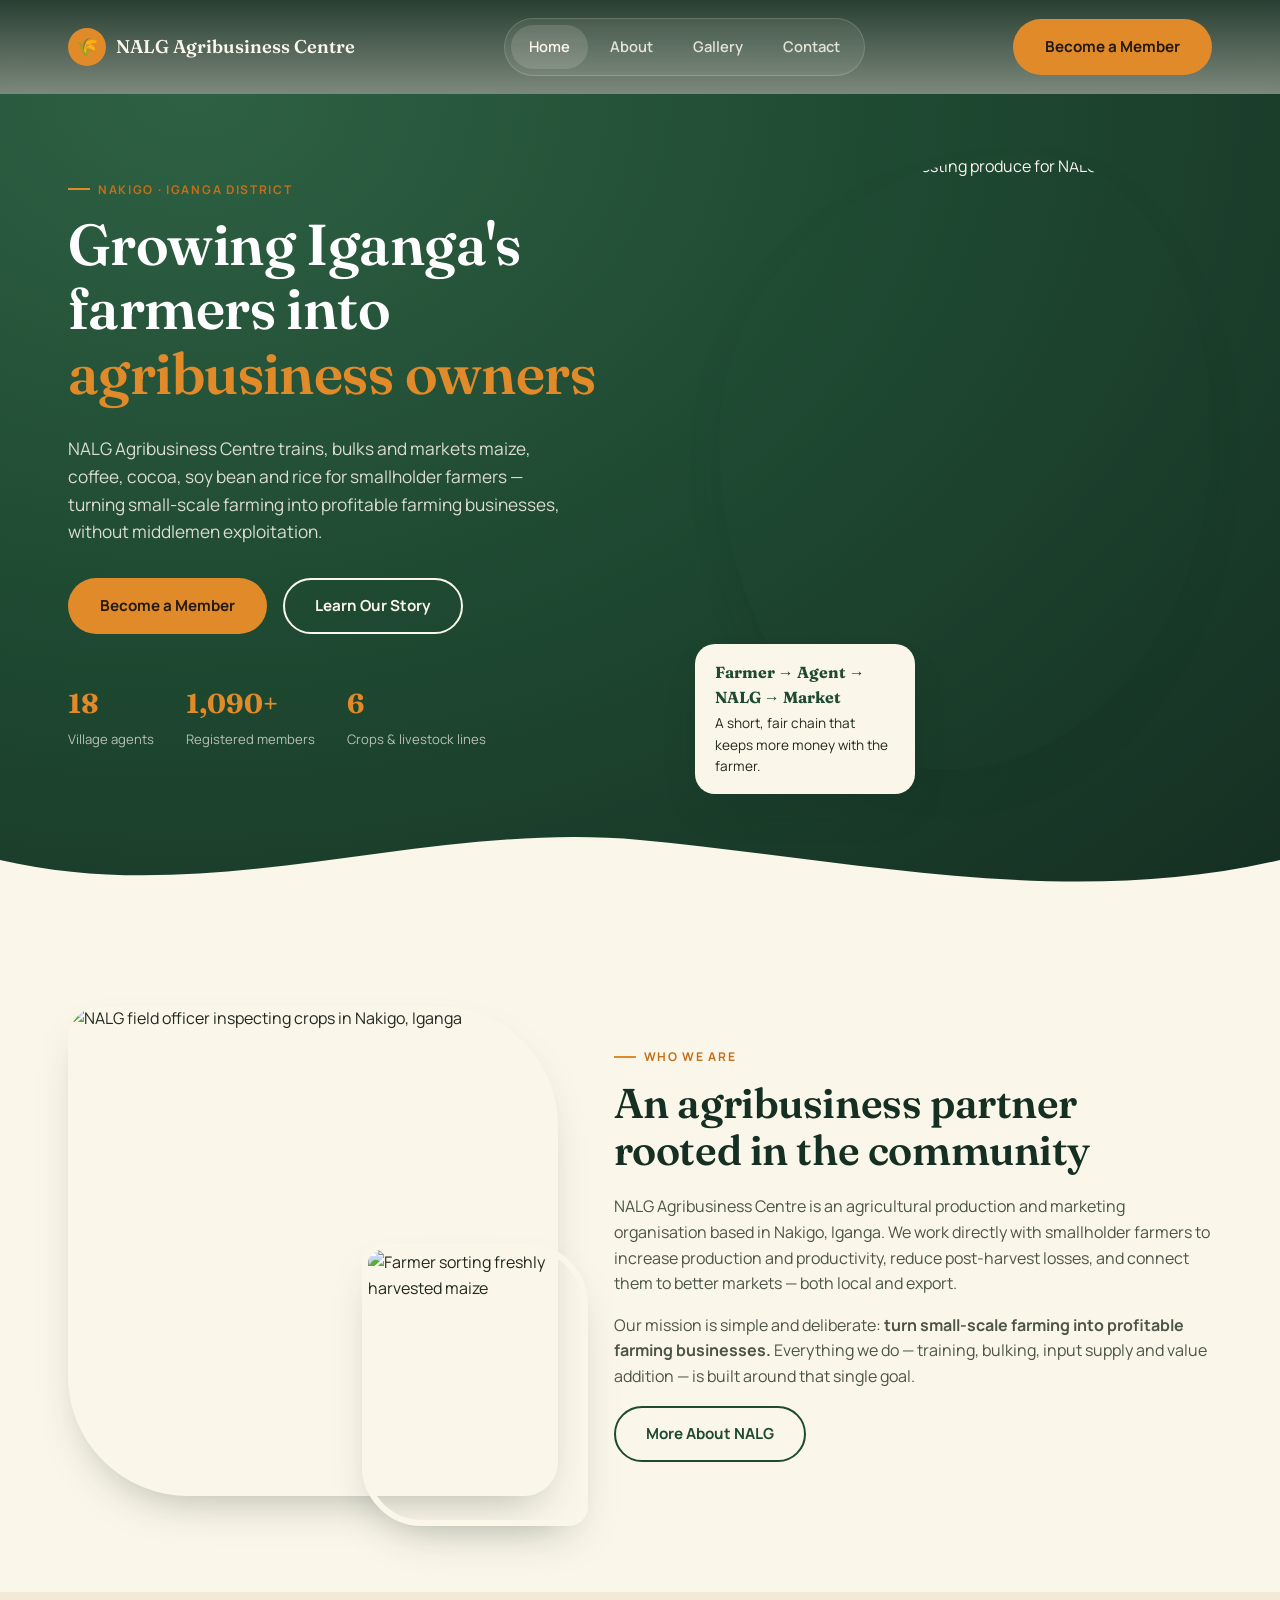
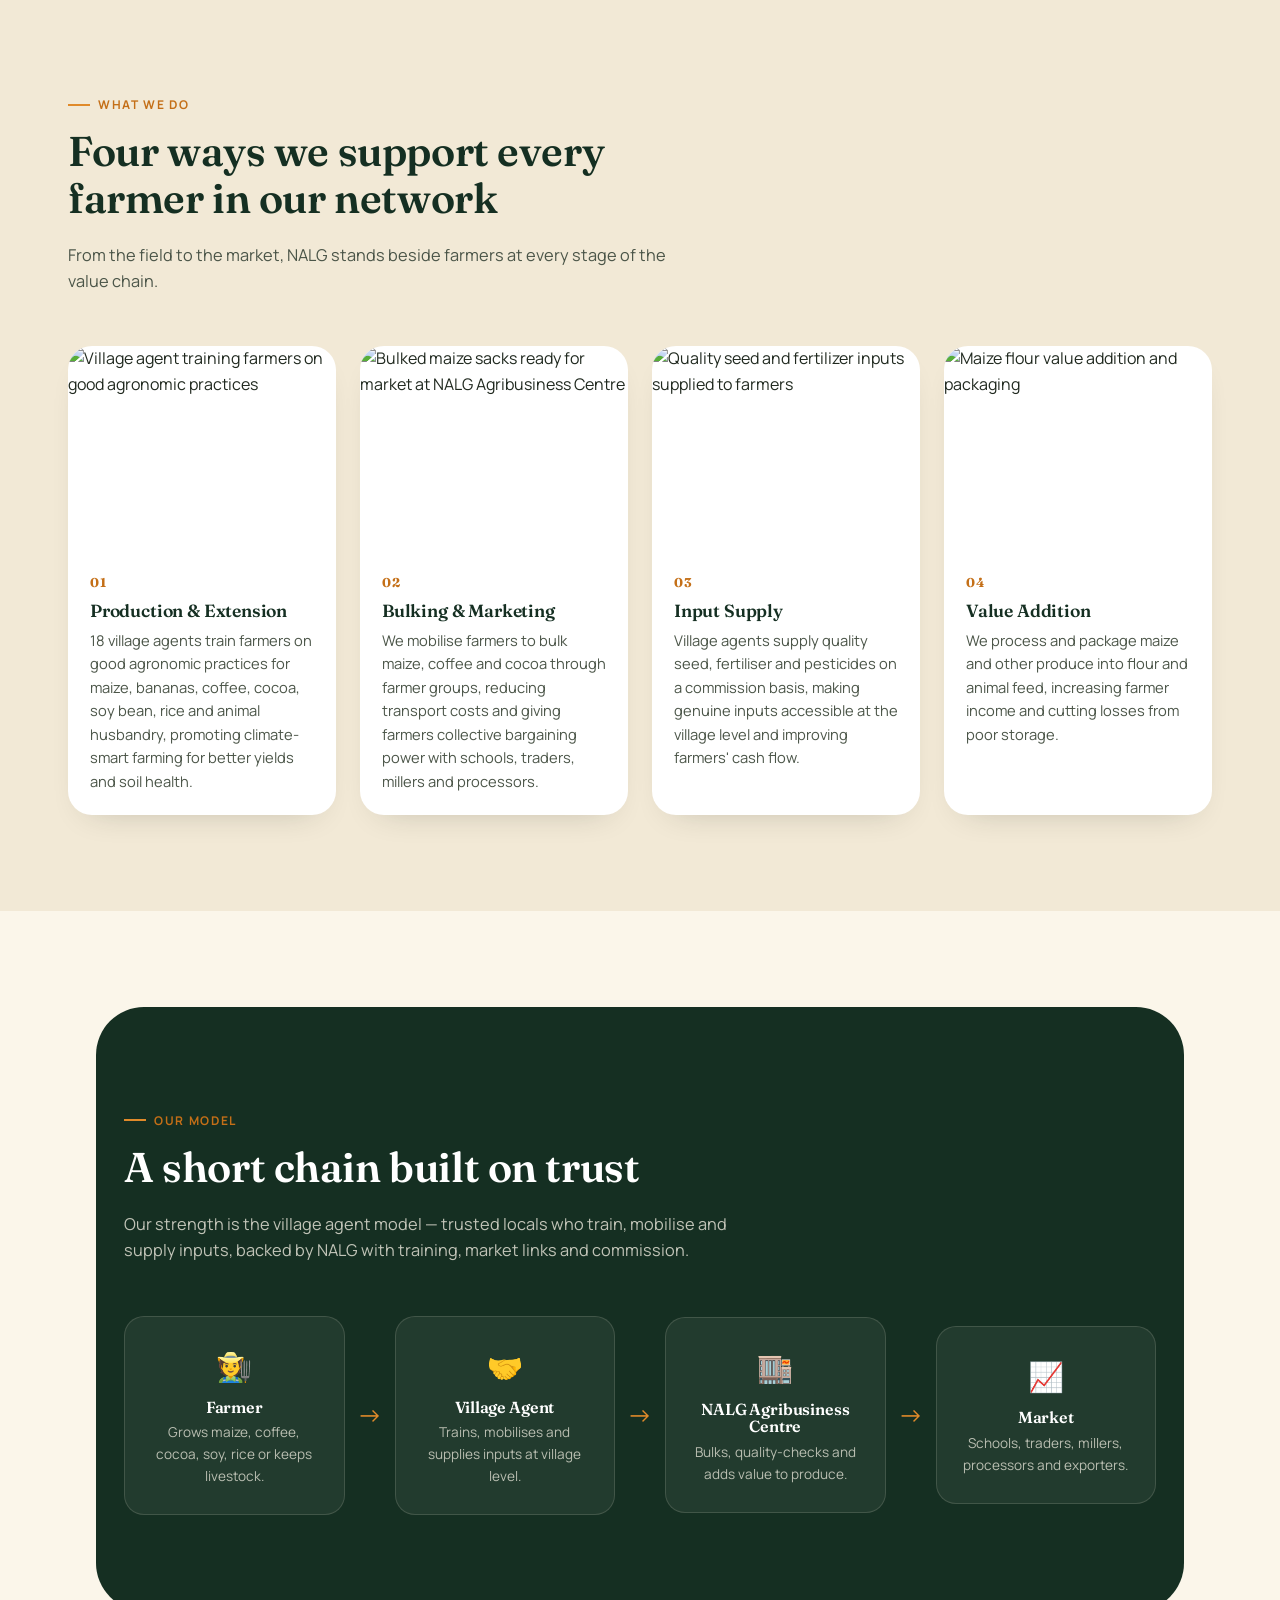
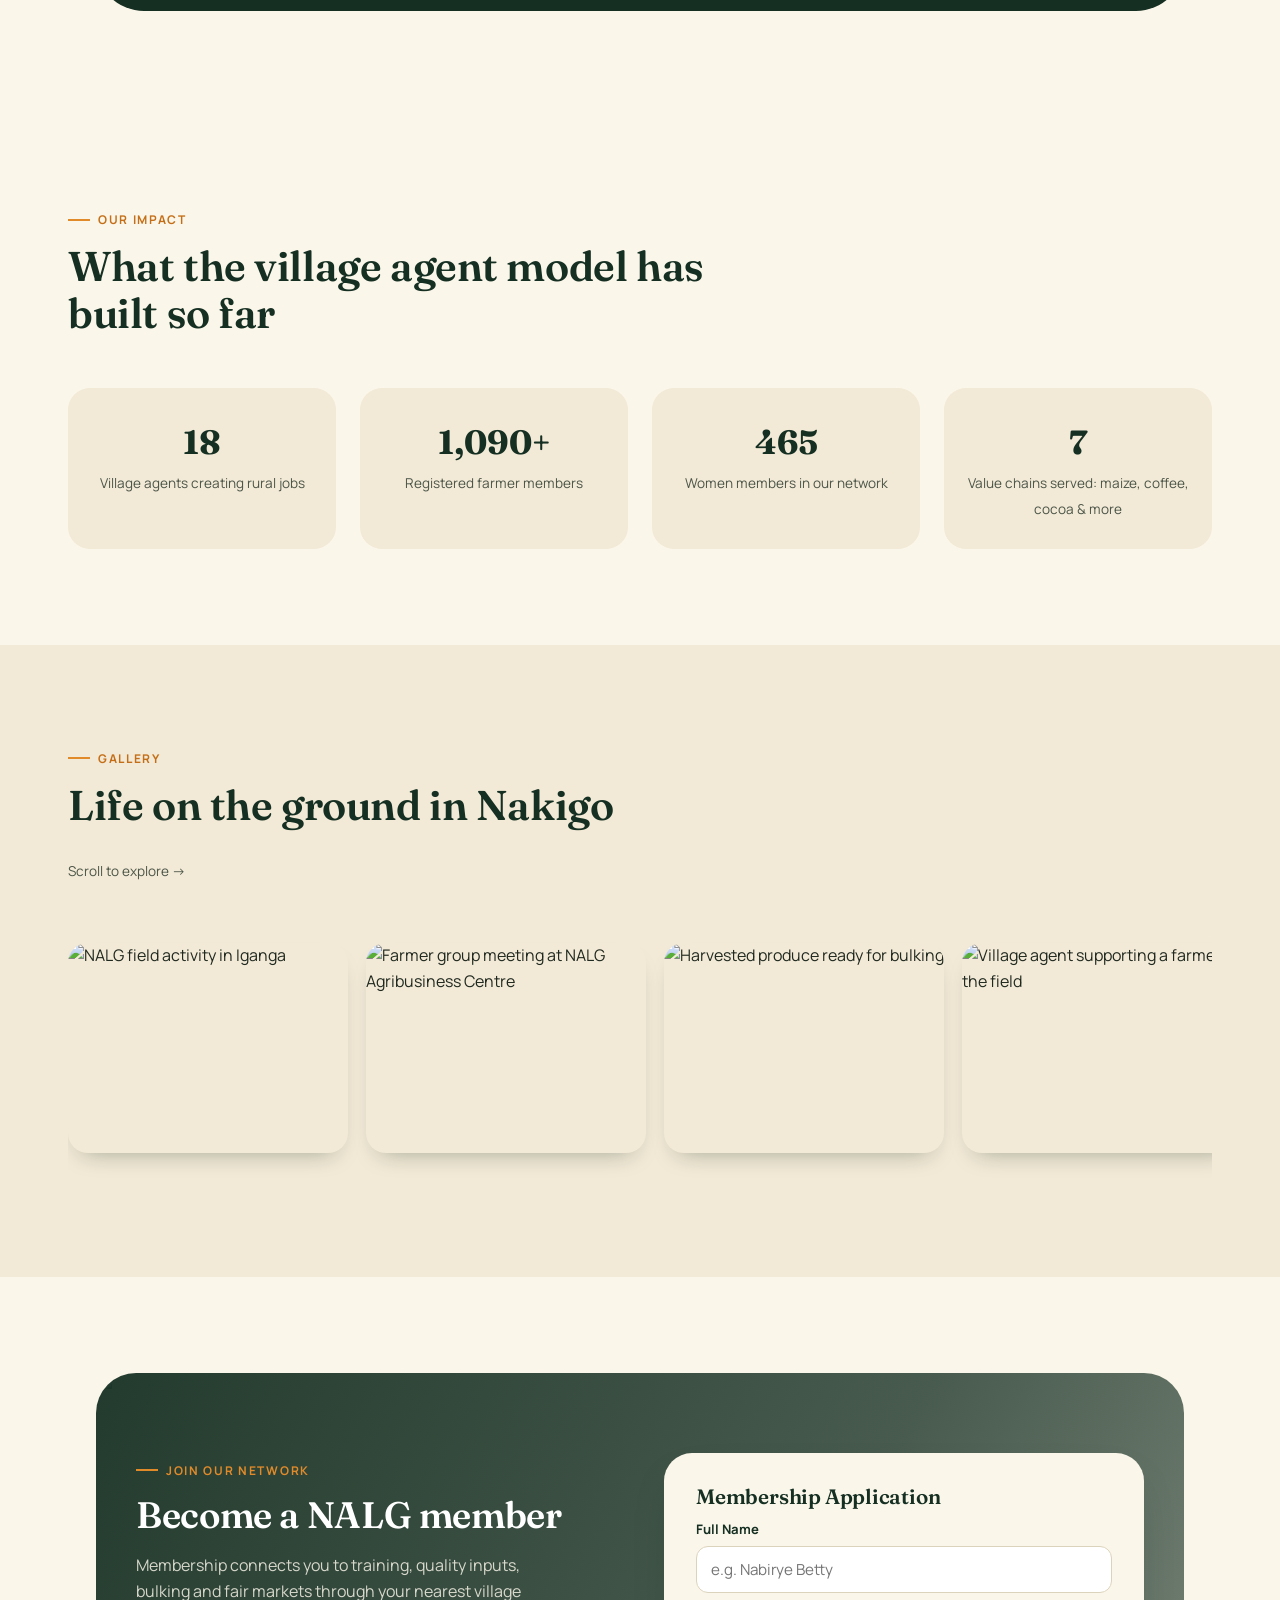
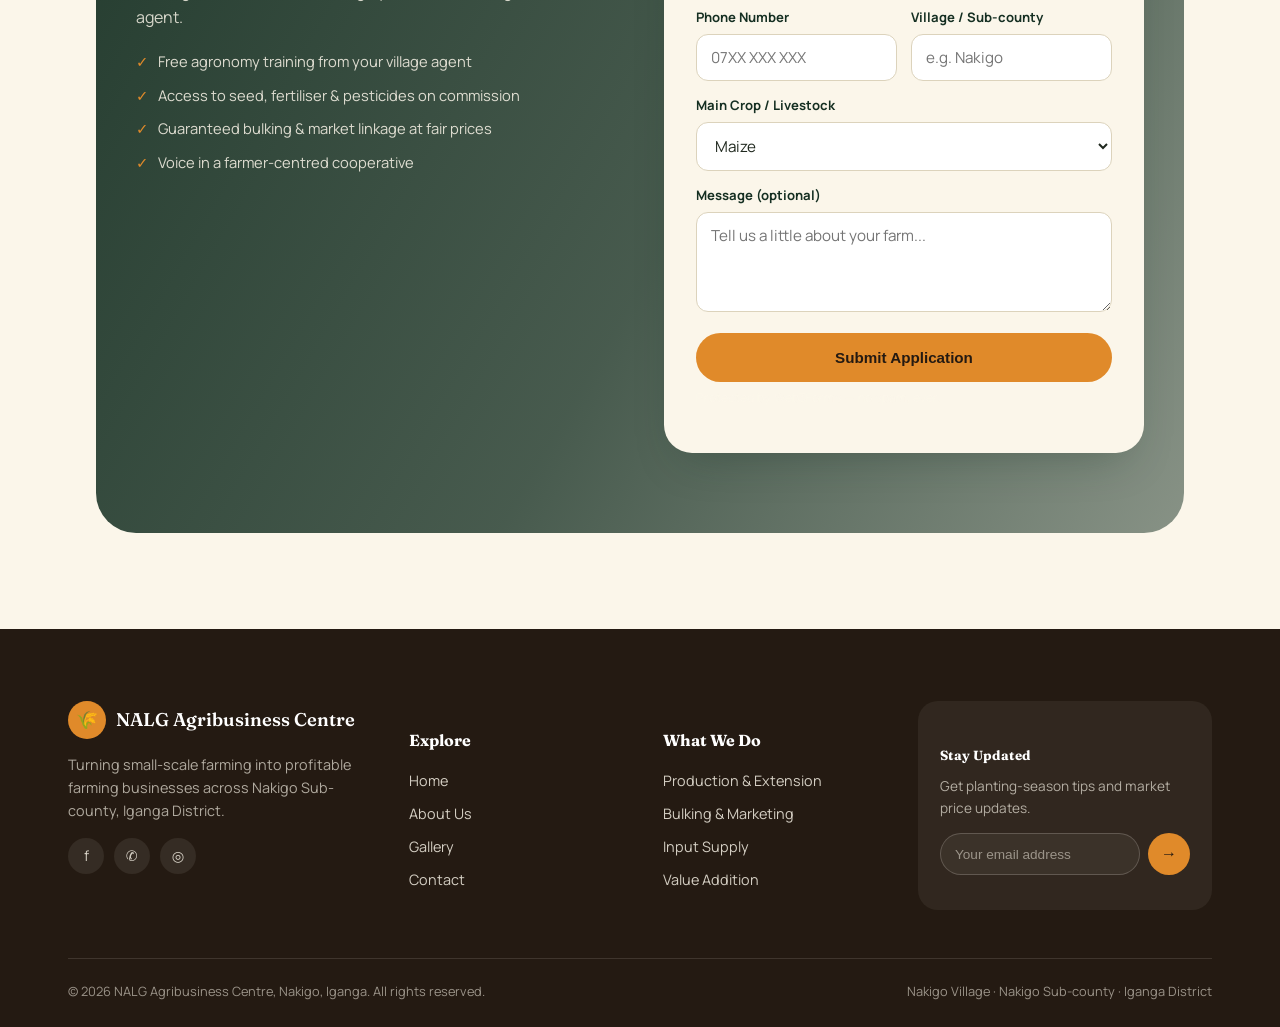
==== index.html @ 625d6cfa "nalg" ====
<!DOCTYPE html>
<html lang="en">
<head>
<meta charset="UTF-8">
<meta name="viewport" content="width=device-width, initial-scale=1.0">
<title>NALG Agribusiness Centre | Farmer-Centred Agribusiness in Nakigo, Iganga</title>
<meta name="description" content="NALG Agribusiness Centre trains, bulks and markets maize, coffee, cocoa, soy bean and rice for smallholder farmers in Nakigo, Iganga District — turning small-scale farming into profitable farming businesses.">
<meta name="keywords" content="NALG Agribusiness Centre, Iganga farmers, Nakigo, maize bulking Uganda, coffee cocoa farmers Iganga, village agent model, agribusiness Uganda">
<link rel="canonical" href="https://nalgagribusiness.org/">
<meta property="og:type" content="website">
<meta property="og:title" content="NALG Agribusiness Centre | Farmer-Centred Agribusiness in Iganga">
<meta property="og:description" content="Training farmers, bulking produce and linking smallholders in Nakigo, Iganga to fair, reliable markets.">
<meta property="og:image" content="https://res.cloudinary.com/dupeojmpy/image/upload/v1783764062/IMG-20260525-WA0033_smn0sk.jpg">
<meta name="twitter:card" content="summary_large_image">
<link rel="icon" href="data:image/svg+xml,<svg xmlns=%22http://www.w3.org/2000/svg%22 viewBox=%220 0 100 100%22><text y=%22.9em%22 font-size=%2290%22>🌾</text></svg>">
<link rel="preconnect" href="https://fonts.googleapis.com">
<link rel="preconnect" href="https://fonts.gstatic.com" crossorigin>
<link href="https://fonts.googleapis.com/css2?family=Fraunces:opsz,wght@9..144,500;9..144,600;9..144,700&family=Manrope:wght@400;500;600;700;800&display=swap" rel="stylesheet">
<link rel="stylesheet" href="css/style.css">
<script type="application/ld+json">
{
  "@context": "https://schema.org",
  "@type": "Organization",
  "name": "NALG Agribusiness Centre",
  "url": "https://nalgagribusiness.org/",
  "logo": "https://res.cloudinary.com/dupeojmpy/image/upload/v1783764062/IMG-20260525-WA0033_smn0sk.jpg",
  "description": "Agricultural production and marketing organisation working with smallholder farmers in Nakigo, Iganga District, Uganda.",
  "address": {
    "@type": "PostalAddress",
    "streetAddress": "Nakigo Village, Nakigo Sub-County",
    "addressLocality": "Iganga",
    "addressCountry": "UG"
  },
  "telephone": "+256782455783",
  "email": "balikowanalg@gmail.com"
}
</script>
</head>
<body>

<header class="site-header">
  <div class="container nav-wrap">
    <a href="index.html" class="brand"><span class="brand-mark">🌾</span> NALG Agribusiness Centre</a>
    <nav class="nav-pill" id="navPill">
      <a href="index.html" class="active">Home</a>
      <a href="about.html">About</a>
      <a href="index.html#gallery">Gallery</a>
      <a href="contact.html">Contact</a>
    </nav>
    <div class="nav-cta">
      <a href="index.html#membership" class="btn btn-primary">Become a Member</a>
      <button class="nav-toggle" id="navToggle" aria-label="Toggle menu"><span></span><span></span><span></span></button>
    </div>
  </div>
</header>

<!-- HERO -->
<section class="hero">
  <div class="container hero-grid">
    <div class="reveal in-view">
      <div class="eyebrow">Nakigo · Iganga District</div>
      <h1>Growing Iganga's farmers into <em>agribusiness owners</em></h1>
      <p class="lead">NALG Agribusiness Centre trains, bulks and markets maize, coffee, cocoa, soy bean and rice for smallholder farmers — turning small-scale farming into profitable farming businesses, without middlemen exploitation.</p>
      <div class="hero-actions">
        <a href="index.html#membership" class="btn btn-primary">Become a Member</a>
        <a href="about.html" class="btn btn-outline">Learn Our Story</a>
      </div>
      <div class="hero-stats">
        <div><strong>18</strong><span>Village agents</span></div>
        <div><strong>1,090+</strong><span>Registered members</span></div>
        <div><strong>6</strong><span>Crops &amp; livestock lines</span></div>
      </div>
    </div>
    <div class="hero-media reveal in-view">
      <img src="https://res.cloudinary.com/dupeojmpy/image/upload/v1783764062/IMG-20260525-WA0033_smn0sk.jpg" alt="Farmer smiling while harvesting produce for NALG Agribusiness Centre" loading="eager">
      <div class="float-card"><strong>Farmer → Agent → NALG → Market</strong>A short, fair chain that keeps more money with the farmer.</div>
    </div>
  </div>
</section>
<div class="wave-divider">
  <svg viewBox="0 0 1440 90" preserveAspectRatio="none"><path d="M0,40 C240,90 480,0 720,20 C960,40 1200,90 1440,40 L1440,90 L0,90 Z" fill="#FBF6EA"></path></svg>
</div>

<!-- WHO WE ARE -->
<section id="about">
  <div class="container about-grid">
    <div class="about-media reveal">
      <img src="https://res.cloudinary.com/dupeojmpy/image/upload/v1783764062/IMG-20260525-WA0016_pdsr2s.jpg" alt="NALG field officer inspecting crops in Nakigo, Iganga">
      <img class="small" src="https://res.cloudinary.com/dupeojmpy/image/upload/v1783764062/IMG-20260525-WA0013_jos07e.jpg" alt="Farmer sorting freshly harvested maize">
    </div>
    <div class="about-copy reveal">
      <div class="eyebrow">Who We Are</div>
      <h2>An agribusiness partner rooted in the community</h2>
      <p>NALG Agribusiness Centre is an agricultural production and marketing organisation based in Nakigo, Iganga. We work directly with smallholder farmers to increase production and productivity, reduce post-harvest losses, and connect them to better markets — both local and export.</p>
      <p>Our mission is simple and deliberate: <strong>turn small-scale farming into profitable farming businesses.</strong> Everything we do — training, bulking, input supply and value addition — is built around that single goal.</p>
      <a href="about.html" class="btn btn-outline-dark">More About NALG</a>
    </div>
  </div>
</section>

<!-- WHAT WE DO -->
<section style="background:var(--cream-2)">
  <div class="container">
    <div class="section-head reveal">
      <div class="eyebrow">What We Do</div>
      <h2>Four ways we support every farmer in our network</h2>
      <p>From the field to the market, NALG stands beside farmers at every stage of the value chain.</p>
    </div>
    <div class="cards-grid">
      <div class="service-card reveal">
        <img src="https://res.cloudinary.com/dupeojmpy/image/upload/v1783764062/IMG-20260525-WA0032_l6kxvo.jpg" alt="Village agent training farmers on good agronomic practices">
        <div class="body">
          <span class="num">01</span>
          <h3>Production &amp; Extension</h3>
          <p>18 village agents train farmers on good agronomic practices for maize, bananas, coffee, cocoa, soy bean, rice and animal husbandry, promoting climate-smart farming for better yields and soil health.</p>
        </div>
      </div>
      <div class="service-card reveal">
        <img src="https://res.cloudinary.com/dupeojmpy/image/upload/v1783764062/IMG-20260525-WA0031_wustfd.jpg" alt="Bulked maize sacks ready for market at NALG Agribusiness Centre">
        <div class="body">
          <span class="num">02</span>
          <h3>Bulking &amp; Marketing</h3>
          <p>We mobilise farmers to bulk maize, coffee and cocoa through farmer groups, reducing transport costs and giving farmers collective bargaining power with schools, traders, millers and processors.</p>
        </div>
      </div>
      <div class="service-card reveal">
        <img src="https://res.cloudinary.com/dupeojmpy/image/upload/v1783764062/IMG-20260525-WA0015_dcxjyi.jpg" alt="Quality seed and fertilizer inputs supplied to farmers">
        <div class="body">
          <span class="num">03</span>
          <h3>Input Supply</h3>
          <p>Village agents supply quality seed, fertiliser and pesticides on a commission basis, making genuine inputs accessible at the village level and improving farmers' cash flow.</p>
        </div>
      </div>
      <div class="service-card reveal">
        <img src="https://res.cloudinary.com/dupeojmpy/image/upload/v1783764061/IMG-20260525-WA0014_f4yjib.jpg" alt="Maize flour value addition and packaging">
        <div class="body">
          <span class="num">04</span>
          <h3>Value Addition</h3>
          <p>We process and package maize and other produce into flour and animal feed, increasing farmer income and cutting losses from poor storage.</p>
        </div>
      </div>
    </div>
  </div>
</section>

<!-- OUR MODEL -->
<section>
  <div class="container">
    <div class="model-section reveal">
      <div class="container">
        <div class="section-head">
          <div class="eyebrow">Our Model</div>
          <h2>A short chain built on trust</h2>
          <p>Our strength is the village agent model — trusted locals who train, mobilise and supply inputs, backed by NALG with training, market links and commission.</p>
        </div>
        <div class="flow">
          <div class="flow-step"><div class="icon">🧑‍🌾</div><h4>Farmer</h4><p>Grows maize, coffee, cocoa, soy, rice or keeps livestock.</p></div>
          <div class="flow-arrow">→</div>
          <div class="flow-step"><div class="icon">🤝</div><h4>Village Agent</h4><p>Trains, mobilises and supplies inputs at village level.</p></div>
          <div class="flow-arrow">→</div>
          <div class="flow-step"><div class="icon">🏬</div><h4>NALG Agribusiness Centre</h4><p>Bulks, quality-checks and adds value to produce.</p></div>
          <div class="flow-arrow">→</div>
          <div class="flow-step"><div class="icon">📈</div><h4>Market</h4><p>Schools, traders, millers, processors and exporters.</p></div>
        </div>
      </div>
    </div>
  </div>
</section>

<!-- IMPACT -->
<section>
  <div class="container">
    <div class="section-head reveal">
      <div class="eyebrow">Our Impact</div>
      <h2>What the village agent model has built so far</h2>
    </div>
    <div class="stats-strip reveal">
      <div class="stat-box"><strong>18</strong><span>Village agents creating rural jobs</span></div>
      <div class="stat-box"><strong>1,090+</strong><span>Registered farmer members</span></div>
      <div class="stat-box"><strong>465</strong><span>Women members in our network</span></div>
      <div class="stat-box"><strong>7</strong><span>Value chains served: maize, coffee, cocoa &amp; more</span></div>
    </div>
  </div>
</section>

<!-- GALLERY -->
<section id="gallery" style="background:var(--cream-2)">
  <div class="container">
    <div class="section-head reveal" style="display:flex;justify-content:space-between;align-items:flex-end;flex-wrap:wrap;gap:12px;">
      <div>
        <div class="eyebrow">Gallery</div>
        <h2>Life on the ground in Nakigo</h2>
      </div>
      <span class="gallery-hint">Scroll to explore →</span>
    </div>
    <div class="gallery-strip reveal">
      <img src="https://res.cloudinary.com/dupeojmpy/image/upload/v1783764061/IMG-20260525-WA0012_ywjxui.jpg" alt="NALG field activity in Iganga" loading="lazy">
      <img src="https://res.cloudinary.com/dupeojmpy/image/upload/v1783764061/IMG-20260525-WA0030_yit8jn.jpg" alt="Farmer group meeting at NALG Agribusiness Centre" loading="lazy">
      <img src="https://res.cloudinary.com/dupeojmpy/image/upload/v1783764061/IMG-20260525-WA0029_r3rhhn.jpg" alt="Harvested produce ready for bulking" loading="lazy">
      <img src="https://res.cloudinary.com/dupeojmpy/image/upload/v1783764060/IMG-20260525-WA0010_kdfw47.jpg" alt="Village agent supporting a farmer in the field" loading="lazy">
      <img src="https://res.cloudinary.com/dupeojmpy/image/upload/v1783764060/IMG-20260525-WA0028_h6mbnv.jpg" alt="Farm produce inspection at NALG store" loading="lazy">
      <img src="https://res.cloudinary.com/dupeojmpy/image/upload/v1783764060/IMG-20260525-WA0011_ly8vm7.jpg" alt="Machinery used for maize processing" loading="lazy">
      <img src="https://res.cloudinary.com/dupeojmpy/image/upload/v1783764060/IMG-20260525-WA0009_nohdh3.jpg" alt="Farmer tending crops in Nakigo" loading="lazy">
      <img src="https://res.cloudinary.com/dupeojmpy/image/upload/v1783764060/IMG-20260525-WA0008_djjd8l.jpg" alt="Community training session on quality control" loading="lazy">
      <img src="https://res.cloudinary.com/dupeojmpy/image/upload/v1783764059/IMG-20260525-WA0027_t52maq.jpg" alt="NALG staff at work in the field" loading="lazy">
      <img src="https://res.cloudinary.com/dupeojmpy/image/upload/v1783764059/IMG-20260525-WA0007_tpnad3.jpg" alt="Storage facility for bulked produce" loading="lazy">
      <img src="https://res.cloudinary.com/dupeojmpy/image/upload/v1783764059/IMG-20260525-WA0024_ypheuw.jpg" alt="Coffee and cocoa produce from Iganga farmers" loading="lazy">
      <img src="https://res.cloudinary.com/dupeojmpy/image/upload/v1783764058/IMG-20260525-WA0023_skzpd4.jpg" alt="Farmer with fresh harvest in Nakigo Sub-county" loading="lazy">
    </div>
  </div>
</section>

<!-- MEMBERSHIP -->
<section id="membership">
  <div class="container">
    <div class="cta-banner reveal">
      <img class="bg" src="https://res.cloudinary.com/dupeojmpy/image/upload/v1783764058/IMG-20260525-WA0019_z1sutx.jpg" alt="Farmer standing proudly in the field with harvest">
      <div class="overlay"></div>
      <div class="content">
        <div>
          <div class="eyebrow" style="color:var(--orange)">Join Our Network</div>
          <h2>Become a NALG member</h2>
          <p>Membership connects you to training, quality inputs, bulking and fair markets through your nearest village agent.</p>
          <ul class="member-list">
            <li>Free agronomy training from your village agent</li>
            <li>Access to seed, fertiliser &amp; pesticides on commission</li>
            <li>Guaranteed bulking &amp; market linkage at fair prices</li>
            <li>Voice in a farmer-centred cooperative</li>
          </ul>
        </div>
        <div class="form-card">
          <h3>Membership Application</h3>
          <form data-web3form>
            <input type="hidden" name="access_key" value="YOUR_WEB3FORMS_ACCESS_KEY">
            <input type="hidden" name="subject" value="New NALG Membership Application">
            <input type="hidden" name="from_name" value="NALG Website — Membership Form">
            <input type="checkbox" name="botcheck" class="hidden" style="display:none" tabindex="-1" autocomplete="off">
            <div class="form-field">
              <label for="mFullName">Full Name</label>
              <input type="text" id="mFullName" name="Full Name" required placeholder="e.g. Nabirye Betty">
            </div>
            <div class="form-row">
              <div class="form-field">
                <label for="mPhone">Phone Number</label>
                <input type="tel" id="mPhone" name="Phone Number" required placeholder="07XX XXX XXX">
              </div>
              <div class="form-field">
                <label for="mVillage">Village / Sub-county</label>
                <input type="text" id="mVillage" name="Village or Sub-county" required placeholder="e.g. Nakigo">
              </div>
            </div>
            <div class="form-field">
              <label for="mCrop">Main Crop / Livestock</label>
              <select id="mCrop" name="Main Crop or Livestock">
                <option>Maize</option>
                <option>Coffee</option>
                <option>Cocoa</option>
                <option>Soy Bean</option>
                <option>Rice</option>
                <option>Bananas</option>
                <option>Livestock</option>
                <option>Other</option>
              </select>
            </div>
            <div class="form-field">
              <label for="mMsg">Message (optional)</label>
              <textarea id="mMsg" name="Message" placeholder="Tell us a little about your farm..."></textarea>
            </div>
            <button type="submit" class="btn btn-primary" style="width:100%">Submit Application</button>
            <div class="form-success">Thank you! Your application has been received — a village agent will reach out shortly.</div>
            <div class="form-error">Something went wrong. Please try again or call +256 782 455783.</div>
            <p class="form-note">Protected by Web3Forms — no spam, ever.</p>
          </form>
        </div>
      </div>
    </div>
  </div>
</section>

<footer class="site-footer">
  <div class="container">
    <div class="footer-grid">
      <div class="footer-brand">
        <a href="index.html" class="brand"><span class="brand-mark">🌾</span> NALG Agribusiness Centre</a>
        <p>Turning small-scale farming into profitable farming businesses across Nakigo Sub-county, Iganga District.</p>
        <div class="socials" style="margin-top:16px;">
          <a href="#" aria-label="Facebook">f</a>
          <a href="#" aria-label="WhatsApp">✆</a>
          <a href="#" aria-label="Instagram">◎</a>
        </div>
      </div>
      <div class="footer-col">
        <h5>Explore</h5>
        <ul>
          <li><a href="index.html">Home</a></li>
          <li><a href="about.html">About Us</a></li>
          <li><a href="index.html#gallery">Gallery</a></li>
          <li><a href="contact.html">Contact</a></li>
        </ul>
      </div>
      <div class="footer-col">
        <h5>What We Do</h5>
        <ul>
          <li><a href="about.html#what-we-do">Production &amp; Extension</a></li>
          <li><a href="about.html#what-we-do">Bulking &amp; Marketing</a></li>
          <li><a href="about.html#what-we-do">Input Supply</a></li>
          <li><a href="about.html#what-we-do">Value Addition</a></li>
        </ul>
      </div>
      <div class="footer-newsletter">
        <h5>Stay Updated</h5>
        <p style="font-size:.85rem;color:rgba(251,246,234,.65)">Get planting-season tips and market price updates.</p>
        <form>
          <input type="email" placeholder="Your email address" required>
          <button type="submit" aria-label="Subscribe">→</button>
        </form>
        <p class="nl-note" style="font-size:.78rem;margin-top:10px;color:rgba(251,246,234,.55)"></p>
      </div>
    </div>
    <div class="footer-bottom">
      <span>© 2026 NALG Agribusiness Centre, Nakigo, Iganga. All rights reserved.</span>
      <span>Nakigo Village · Nakigo Sub-county · Iganga District</span>
    </div>
  </div>
</footer>

<script src="js/script.js"></script>
</body>
</html>
---- css/style.css ----
/* ==========================================================================
   NALG Agribusiness Centre — Stylesheet
   Palette: forest green / warm cream / clay orange / deep soil brown
   ========================================================================== */

:root{
  --forest-dark:#152F22;
  --forest:#1F4A32;
  --forest-light:#2E6144;
  --cream:#FBF6EA;
  --cream-2:#F2E9D6;
  --orange:#E08A2A;
  --orange-dark:#C46F17;
  --soil:#241A12;
  --soil-2:#33261A;
  --text:#20291F;
  --text-soft:#4B5548;
  --text-invert:#FBF6EA;
  --radius-blob:63% 37% 54% 46% / 46% 45% 55% 54%;
  --shadow:0 20px 45px -20px rgba(21,47,34,0.35);
  --maxw:1200px;
}

*,*::before,*::after{box-sizing:border-box;}
html{scroll-behavior:smooth;}
body{
  margin:0;
  font-family:'Manrope',system-ui,-apple-system,sans-serif;
  color:var(--text);
  background:var(--cream);
  line-height:1.6;
  -webkit-font-smoothing:antialiased;
}
img{max-width:100%;display:block;}
a{color:inherit;text-decoration:none;}
ul{margin:0;padding:0;list-style:none;}
h1,h2,h3,h4{
  font-family:'Fraunces',Georgia,serif;
  font-weight:600;
  line-height:1.12;
  margin:0 0 .5em;
  letter-spacing:-0.01em;
}
p{margin:0 0 1em;}
.container{max-width:var(--maxw);margin:0 auto;padding:0 28px;}
.eyebrow{
  display:inline-flex;align-items:center;gap:8px;
  font-family:'Manrope',sans-serif;font-weight:700;font-size:.75rem;
  letter-spacing:.14em;text-transform:uppercase;color:var(--orange-dark);
  margin-bottom:14px;
}
.eyebrow::before{content:"";width:22px;height:2px;background:var(--orange);display:inline-block;}
section{padding:96px 0;}
.section-tight{padding:64px 0;}
.btn{
  display:inline-flex;align-items:center;justify-content:center;gap:8px;
  padding:14px 30px;border-radius:100px;font-weight:700;font-size:.95rem;
  cursor:pointer;border:2px solid transparent;transition:transform .25s ease,box-shadow .25s ease,background .25s ease,color .25s ease;
}
.btn-primary{background:var(--orange);color:var(--soil);}
.btn-primary:hover{background:var(--orange-dark);transform:translateY(-2px);box-shadow:0 12px 24px -10px rgba(224,138,42,.55);}
.btn-outline{background:transparent;border-color:currentColor;color:inherit;}
.btn-outline:hover{background:rgba(255,255,255,.12);transform:translateY(-2px);}
.btn-outline-dark{background:transparent;border-color:var(--forest);color:var(--forest);}
.btn-outline-dark:hover{background:var(--forest);color:var(--cream);}

/* ---------- Header / Nav ---------- */
.site-header{
  position:sticky;top:0;z-index:100;
  padding:18px 0;
  background:linear-gradient(to bottom, rgba(21,47,34,.92), rgba(21,47,34,.55));
  backdrop-filter:blur(8px);
}
.nav-wrap{
  display:flex;align-items:center;justify-content:space-between;gap:20px;
}
.brand{
  display:flex;align-items:center;gap:10px;
  font-family:'Fraunces',serif;font-weight:600;font-size:1.15rem;color:var(--text-invert);
}
.brand .brand-mark{
  width:38px;height:38px;border-radius:50%;
  background:var(--orange);display:flex;align-items:center;justify-content:center;
  font-size:1.1rem;flex-shrink:0;
}
.nav-pill{
  display:flex;align-items:center;gap:4px;
  background:rgba(251,246,234,.08);
  border:1px solid rgba(251,246,234,.16);
  padding:6px;border-radius:100px;
}
.nav-pill a{
  padding:10px 18px;border-radius:100px;color:var(--text-invert);
  font-size:.92rem;font-weight:600;opacity:.85;transition:all .2s ease;
  white-space:nowrap;
}
.nav-pill a:hover,.nav-pill a.active{opacity:1;background:rgba(251,246,234,.14);}
.nav-cta{display:flex;align-items:center;gap:14px;}
.nav-toggle{
  display:none;background:none;border:none;cursor:pointer;padding:8px;
}
.nav-toggle span{display:block;width:24px;height:2px;background:var(--text-invert);margin:5px 0;border-radius:2px;}

/* ---------- Hero ---------- */
.hero{
  position:relative;
  background:radial-gradient(120% 140% at 15% 0%, var(--forest-light) 0%, var(--forest) 45%, var(--forest-dark) 100%);
  color:var(--text-invert);
  padding-top:60px;padding-bottom:140px;
  overflow:hidden;
}
.hero-grid{
  display:grid;grid-template-columns:1.1fr .9fr;gap:48px;align-items:center;
}
.hero h1{font-size:clamp(2.4rem,5vw,3.6rem);color:#fff;}
.hero h1 em{font-style:normal;color:var(--orange);}
.hero p.lead{font-size:1.08rem;color:rgba(251,246,234,.85);max-width:46ch;margin-bottom:32px;}
.hero-actions{display:flex;gap:16px;flex-wrap:wrap;}
.hero-stats{
  display:flex;gap:32px;margin-top:48px;flex-wrap:wrap;
}
.hero-stats div strong{display:block;font-family:'Fraunces',serif;font-size:1.7rem;color:var(--orange);}
.hero-stats div span{font-size:.82rem;color:rgba(251,246,234,.7);}
.hero-media{position:relative;}
.hero-media img{
  border-radius:var(--radius-blob);
  width:100%;aspect-ratio:4/5;object-fit:cover;
  box-shadow:var(--shadow);
}
.hero-media .float-card{
  position:absolute;bottom:-24px;left:-24px;
  background:var(--cream);color:var(--text);
  padding:16px 20px;border-radius:20px;box-shadow:var(--shadow);
  max-width:220px;font-size:.85rem;
}
.hero-media .float-card strong{color:var(--forest);display:block;font-family:'Fraunces',serif;font-size:1rem;margin-bottom:2px;}
.wave-divider{
  position:relative;margin-top:-90px;line-height:0;
}
.wave-divider svg{width:100%;height:90px;display:block;}

/* ---------- Section: Who we are ---------- */
.about-grid{
  display:grid;grid-template-columns:.9fr 1.1fr;gap:56px;align-items:center;
}
.about-media{position:relative;}
.about-media img{
  border-radius:34px 120px 34px 120px;
  width:100%;aspect-ratio:1/1;object-fit:cover;box-shadow:var(--shadow);
}
.about-media img.small{
  position:absolute;width:46%;aspect-ratio:4/5;
  bottom:-30px;right:-30px;border:6px solid var(--cream);
  border-radius:20px 60px 20px 60px;
}
.about-copy h2{font-size:clamp(1.8rem,3.4vw,2.6rem);color:var(--forest-dark);}
.about-copy p{color:var(--text-soft);}

/* ---------- Service cards ---------- */
.section-head{max-width:640px;margin-bottom:52px;}
.section-head h2{font-size:clamp(1.8rem,3.4vw,2.6rem);color:var(--forest-dark);}
.section-head p{color:var(--text-soft);font-size:1.02rem;}
.cards-grid{
  display:grid;grid-template-columns:repeat(4,1fr);gap:24px;
}
.service-card{
  background:#fff;border-radius:24px;overflow:hidden;
  box-shadow:0 14px 34px -22px rgba(32,41,31,.3);
  transition:transform .3s ease,box-shadow .3s ease;
}
.service-card:hover{transform:translateY(-6px);box-shadow:0 22px 40px -20px rgba(32,41,31,.35);}
.service-card img{width:100%;aspect-ratio:4/3;object-fit:cover;}
.service-card .body{padding:22px;}
.service-card .num{
  display:inline-block;font-family:'Fraunces',serif;font-size:.8rem;color:var(--orange-dark);
  font-weight:700;margin-bottom:8px;letter-spacing:.06em;
}
.service-card h3{font-size:1.1rem;color:var(--forest-dark);margin-bottom:8px;}
.service-card p{font-size:.92rem;color:var(--text-soft);margin-bottom:0;}

/* ---------- Model flow ---------- */
.model-section{background:var(--forest-dark);color:var(--text-invert);border-radius:48px;margin:0 28px;}
.model-section .container{padding:96px 28px;}
.model-section .section-head h2{color:#fff;}
.model-section .section-head p{color:rgba(251,246,234,.75);}
.flow{
  display:flex;align-items:center;justify-content:space-between;gap:12px;flex-wrap:wrap;
}
.flow-step{
  flex:1;min-width:160px;background:rgba(251,246,234,.06);
  border:1px solid rgba(251,246,234,.14);border-radius:20px;padding:26px 20px;text-align:center;
}
.flow-step .icon{font-size:1.8rem;margin-bottom:10px;}
.flow-step h4{color:#fff;font-size:1rem;margin-bottom:6px;}
.flow-step p{color:rgba(251,246,234,.7);font-size:.85rem;margin:0;}
.flow-arrow{color:var(--orange);font-size:1.6rem;flex-shrink:0;}

/* ---------- Impact stats ---------- */
.stats-strip{
  display:grid;grid-template-columns:repeat(4,1fr);gap:24px;text-align:center;
}
.stat-box{padding:28px 16px;background:var(--cream-2);border-radius:22px;}
.stat-box strong{display:block;font-family:'Fraunces',serif;color:var(--forest-dark);font-size:2.1rem;}
.stat-box span{font-size:.85rem;color:var(--text-soft);}

/* ---------- Gallery ---------- */
.gallery-strip{
  display:flex;gap:18px;overflow-x:auto;padding:8px 0 28px;
  scroll-snap-type:x mandatory;-webkit-overflow-scrolling:touch;
}
.gallery-strip::-webkit-scrollbar{height:8px;}
.gallery-strip::-webkit-scrollbar-thumb{background:var(--forest-light);border-radius:8px;}
.gallery-strip img{
  scroll-snap-align:start;flex:0 0 auto;width:280px;height:210px;object-fit:cover;
  border-radius:20px;box-shadow:0 12px 24px -14px rgba(21,47,34,.4);
  transition:transform .3s ease;
}
.gallery-strip img:hover{transform:scale(1.03);}
.gallery-hint{font-size:.85rem;color:var(--text-soft);display:flex;align-items:center;gap:8px;}

/* ---------- Membership / CTA banner ---------- */
.cta-banner{
  position:relative;border-radius:40px;overflow:hidden;margin:0 28px;
  color:var(--text-invert);
}
.cta-banner .bg{
  position:absolute;inset:0;object-fit:cover;width:100%;height:100%;
}
.cta-banner .overlay{
  position:absolute;inset:0;
  background:linear-gradient(120deg, rgba(21,47,34,.94) 0%, rgba(21,47,34,.78) 55%, rgba(21,47,34,.5) 100%);
}
.cta-banner .content{position:relative;padding:80px 40px;display:grid;grid-template-columns:1fr 1fr;gap:48px;align-items:start;}
.cta-banner h2{color:#fff;font-size:clamp(1.7rem,3.2vw,2.3rem);}
.cta-banner p{color:rgba(251,246,234,.82);max-width:42ch;}
.member-list{margin-top:20px;}
.member-list li{
  display:flex;gap:10px;margin-bottom:10px;font-size:.92rem;color:rgba(251,246,234,.85);
}
.member-list li::before{content:"✓";color:var(--orange);font-weight:700;}

/* ---------- Forms ---------- */
.form-card{
  background:var(--cream);color:var(--text);
  border-radius:28px;padding:32px;box-shadow:var(--shadow);
}
.form-card h3{color:var(--forest-dark);font-size:1.3rem;}
.form-row{display:grid;grid-template-columns:1fr 1fr;gap:14px;}
.form-field{margin-bottom:14px;}
.form-field label{display:block;font-size:.82rem;font-weight:700;margin-bottom:6px;color:var(--forest-dark);}
.form-field input,.form-field select,.form-field textarea{
  width:100%;padding:12px 14px;border-radius:12px;border:1.5px solid #DCD3BC;
  background:#fff;font-family:inherit;font-size:.95rem;color:var(--text);
  transition:border-color .2s ease;
}
.form-field input:focus,.form-field select:focus,.form-field textarea:focus{
  outline:none;border-color:var(--orange);
}
.form-field textarea{resize:vertical;min-height:100px;}
.form-note{font-size:.78rem;color:var(--text-soft);margin-top:6px;}
.form-success{display:none;padding:14px 16px;background:#EAF4EA;border:1px solid #B9DDB9;border-radius:12px;color:#245E24;font-size:.9rem;margin-top:14px;}
.form-error{display:none;padding:14px 16px;background:#FBEAEA;border:1px solid #E3B4B4;border-radius:12px;color:#7A2323;font-size:.9rem;margin-top:14px;}

/* ---------- Contact info cards (contact page) ---------- */
.contact-grid{display:grid;grid-template-columns:1fr 1fr;gap:48px;align-items:start;}
.info-cards{display:grid;gap:18px;}
.info-card{
  background:#fff;border-radius:20px;padding:22px 24px;display:flex;gap:16px;align-items:flex-start;
  box-shadow:0 14px 30px -22px rgba(32,41,31,.3);
}
.info-card .ic{
  width:44px;height:44px;border-radius:50%;background:var(--cream-2);
  display:flex;align-items:center;justify-content:center;flex-shrink:0;font-size:1.2rem;
}
.info-card h4{margin:0 0 4px;font-size:1rem;color:var(--forest-dark);}
.info-card p{margin:0;font-size:.9rem;color:var(--text-soft);}
.map-wrap{border-radius:24px;overflow:hidden;box-shadow:var(--shadow);margin-top:24px;}
.map-wrap iframe{width:100%;height:280px;border:0;display:block;}

/* ---------- Timeline (future plan) ---------- */
.timeline{display:grid;gap:16px;}
.timeline-item{
  display:flex;gap:18px;background:#fff;border-radius:20px;padding:22px 24px;
  box-shadow:0 14px 30px -22px rgba(32,41,31,.3);
}
.timeline-item .dot{
  width:34px;height:34px;border-radius:50%;background:var(--orange);
  color:#fff;display:flex;align-items:center;justify-content:center;flex-shrink:0;font-size:1rem;
}
.timeline-item p{margin:0;color:var(--text-soft);font-size:.95rem;}

/* ---------- Team ---------- */
.team-grid{display:grid;grid-template-columns:repeat(3,1fr);gap:20px;}
.team-card{background:#fff;border-radius:20px;padding:22px;text-align:center;box-shadow:0 14px 30px -22px rgba(32,41,31,.3);}
.team-card .avatar{
  width:64px;height:64px;border-radius:50%;background:var(--forest);color:#fff;
  display:flex;align-items:center;justify-content:center;margin:0 auto 14px;
  font-family:'Fraunces',serif;font-size:1.2rem;
}
.team-card h4{margin:0 0 4px;color:var(--forest-dark);font-size:1rem;}
.team-card span{font-size:.82rem;color:var(--orange-dark);font-weight:700;}

/* ---------- Two column page-hero (about/contact) ---------- */
.page-hero{
  background:radial-gradient(120% 140% at 85% 0%, var(--forest-light) 0%, var(--forest) 45%, var(--forest-dark) 100%);
  color:var(--text-invert);padding:70px 0 130px;position:relative;overflow:hidden;
}
.page-hero .container{position:relative;z-index:2;max-width:760px;}
.page-hero h1{color:#fff;font-size:clamp(2.1rem,4.4vw,3.1rem);}
.page-hero p{color:rgba(251,246,234,.82);font-size:1.05rem;max-width:56ch;}
.crumb{display:flex;gap:8px;align-items:center;font-size:.85rem;color:rgba(251,246,234,.65);margin-bottom:20px;}
.crumb .sep{opacity:.5;}

/* ---------- Footer ---------- */
.site-footer{background:var(--soil);color:rgba(251,246,234,.82);padding:72px 0 26px;}
.footer-grid{
  display:grid;grid-template-columns:1.4fr 1fr 1fr 1.2fr;gap:40px;padding-bottom:48px;
  border-bottom:1px solid rgba(251,246,234,.12);
}
.footer-brand .brand{color:#fff;margin-bottom:14px;}
.footer-brand p{font-size:.9rem;color:rgba(251,246,234,.65);max-width:32ch;}
.footer-col h5{color:#fff;font-family:'Fraunces',serif;font-size:1rem;margin-bottom:16px;}
.footer-col li{margin-bottom:10px;font-size:.9rem;}
.footer-col a:hover{color:var(--orange);}
.footer-newsletter{background:rgba(251,246,234,.06);border-radius:20px;padding:22px;}
.footer-newsletter h5{color:#fff;font-family:'Fraunces',serif;margin-bottom:10px;}
.footer-newsletter form{display:flex;gap:8px;margin-top:12px;}
.footer-newsletter input{
  flex:1;padding:11px 14px;border-radius:100px;border:1px solid rgba(251,246,234,.2);
  background:rgba(251,246,234,.05);color:#fff;font-size:.85rem;
}
.footer-newsletter input::placeholder{color:rgba(251,246,234,.5);}
.footer-newsletter button{
  border:none;background:var(--orange);color:var(--soil);width:42px;height:42px;
  border-radius:50%;cursor:pointer;font-size:1rem;flex-shrink:0;
}
.footer-bottom{
  display:flex;justify-content:space-between;align-items:center;padding-top:22px;
  font-size:.8rem;color:rgba(251,246,234,.55);flex-wrap:wrap;gap:12px;
}
.socials{display:flex;gap:10px;}
.socials a{
  width:36px;height:36px;border-radius:50%;background:rgba(251,246,234,.08);
  display:flex;align-items:center;justify-content:center;font-size:.9rem;
}
.socials a:hover{background:var(--orange);color:var(--soil);}

/* ---------- Reveal animation ---------- */
.reveal{opacity:0;transform:translateY(24px);transition:opacity .7s ease,transform .7s ease;}
.reveal.in-view{opacity:1;transform:translateY(0);}

/* ---------- Responsive ---------- */
@media (max-width:980px){
  .hero-grid,.about-grid,.contact-grid{grid-template-columns:1fr;}
  .about-media{margin-top:20px;}
  .cards-grid{grid-template-columns:repeat(2,1fr);}
  .stats-strip{grid-template-columns:repeat(2,1fr);}
  .team-grid{grid-template-columns:repeat(2,1fr);}
  .footer-grid{grid-template-columns:1fr 1fr;}
  .cta-banner .content{grid-template-columns:1fr;padding:56px 28px;}
  .model-section{margin:0 16px;}
  .cta-banner{margin:0 16px;}
}
@media (max-width:760px){
  .nav-pill{
    position:fixed;top:78px;left:16px;right:16px;
    flex-direction:column;align-items:stretch;background:var(--forest-dark);
    border-radius:20px;padding:12px;gap:2px;
    transform:translateY(-12px);opacity:0;pointer-events:none;transition:all .25s ease;
  }
  .nav-pill.open{transform:translateY(0);opacity:1;pointer-events:auto;}
  .nav-pill a{padding:12px 16px;}
  .nav-toggle{display:block;}
  .nav-cta .btn{display:none;}
  section{padding:64px 0;}
  .cards-grid{grid-template-columns:1fr;}
  .stats-strip{grid-template-columns:1fr 1fr;}
  .team-grid{grid-template-columns:1fr;}
  .footer-grid{grid-template-columns:1fr;}
  .form-row{grid-template-columns:1fr;}
  .flow{flex-direction:column;}
  .flow-arrow{transform:rotate(90deg);}
  .hero-media .float-card{position:static;margin-top:16px;max-width:100%;}
}
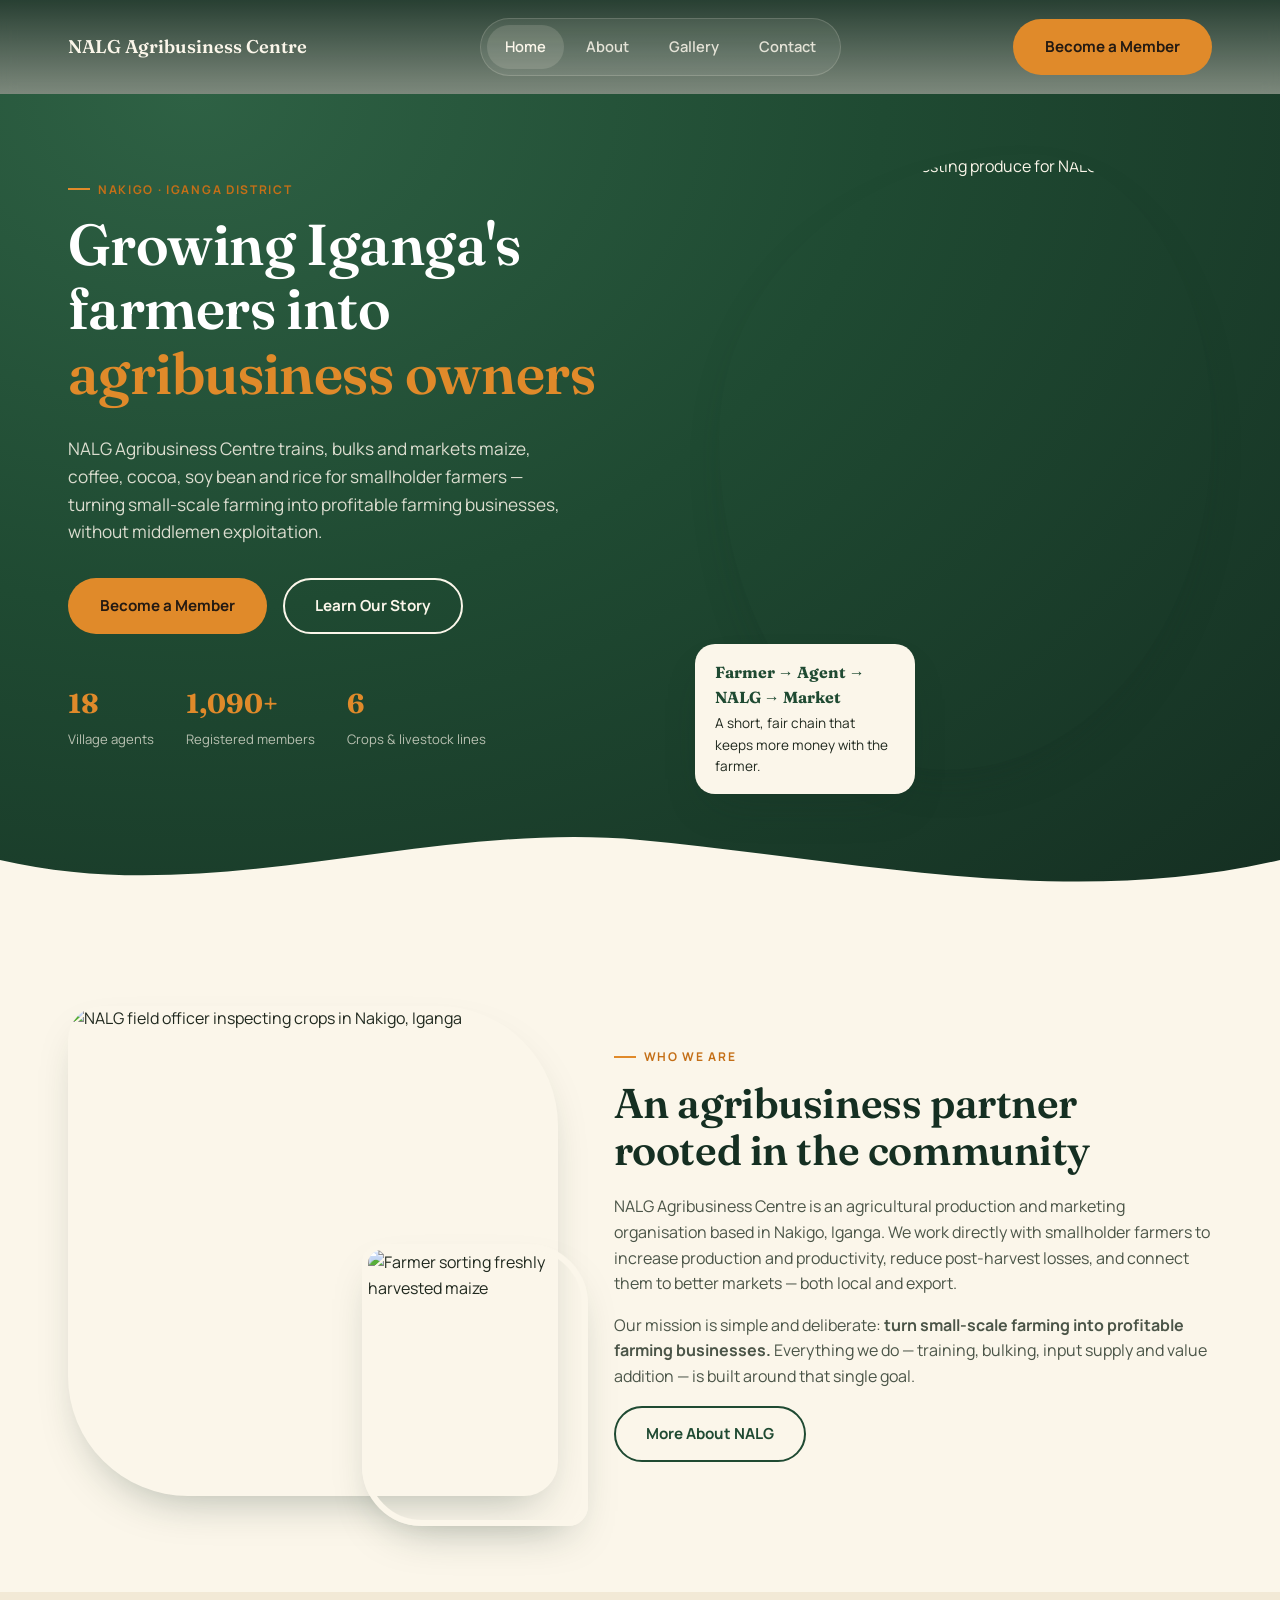
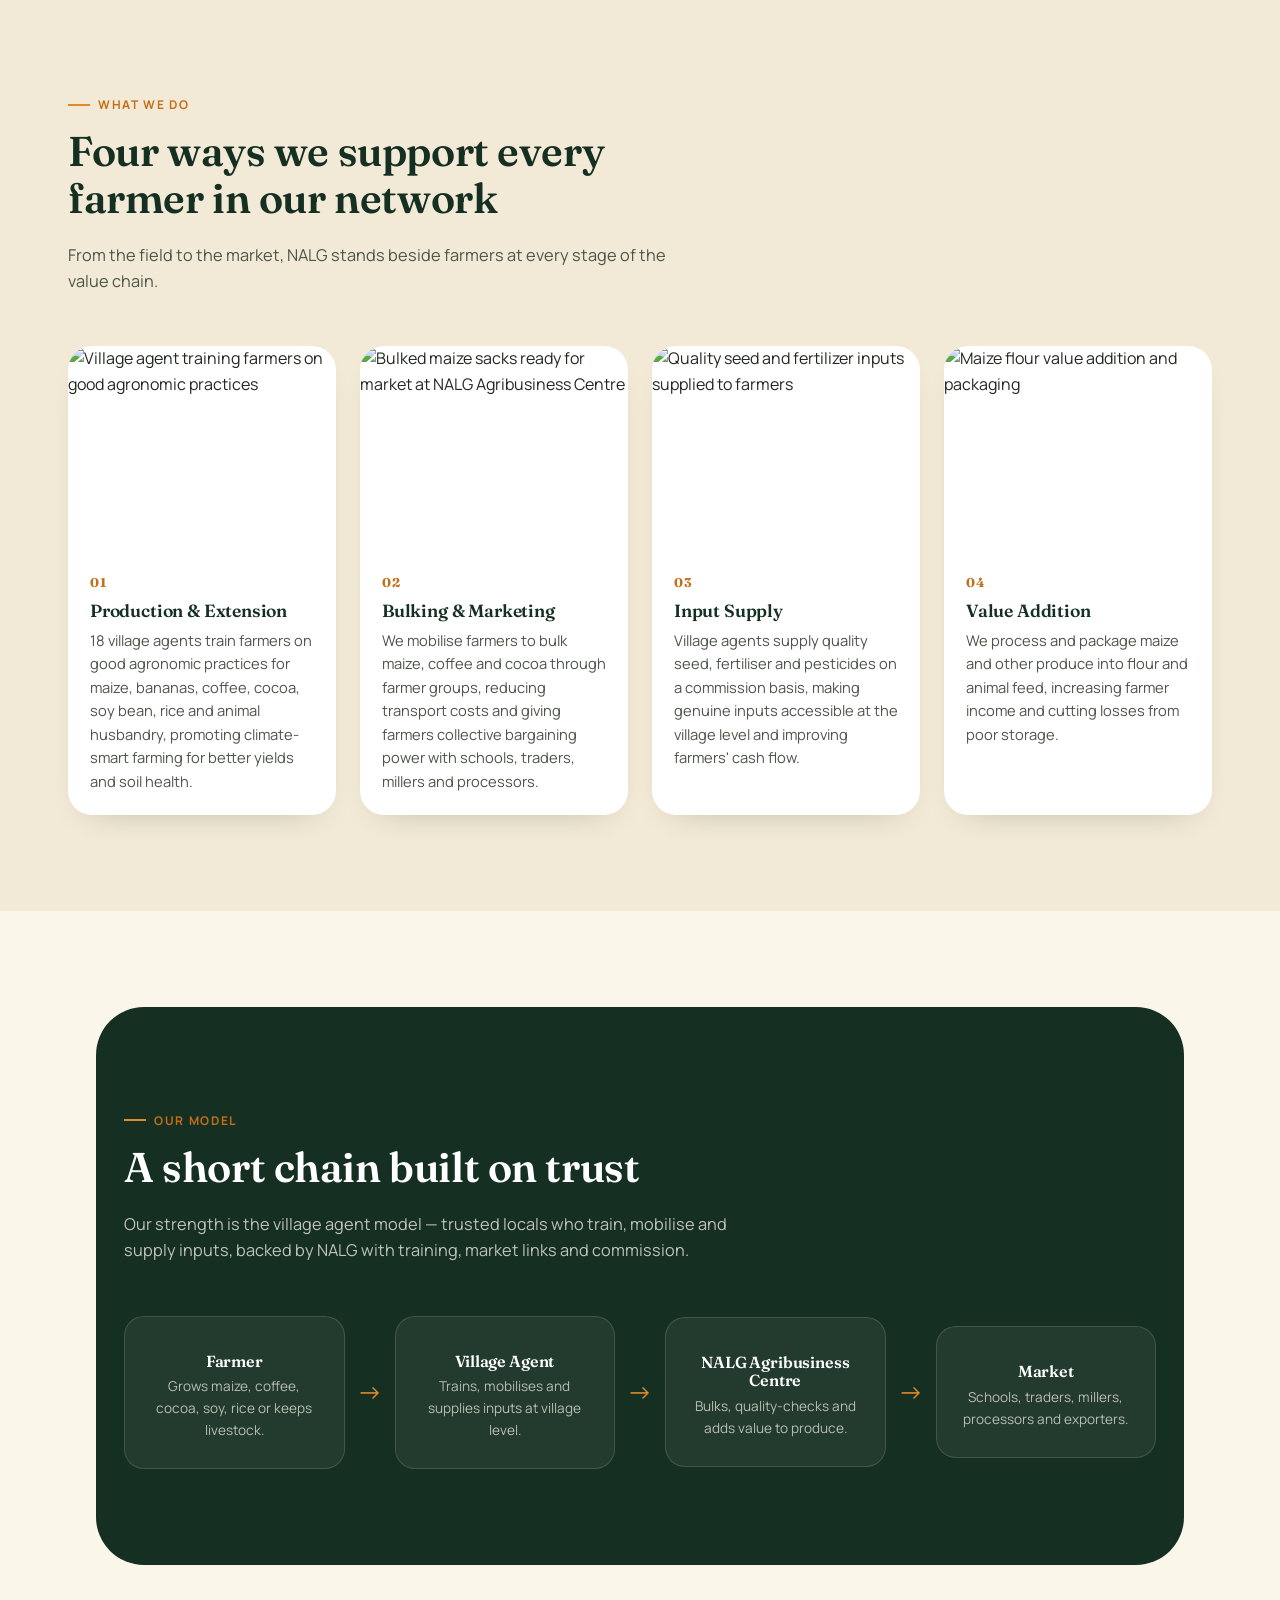
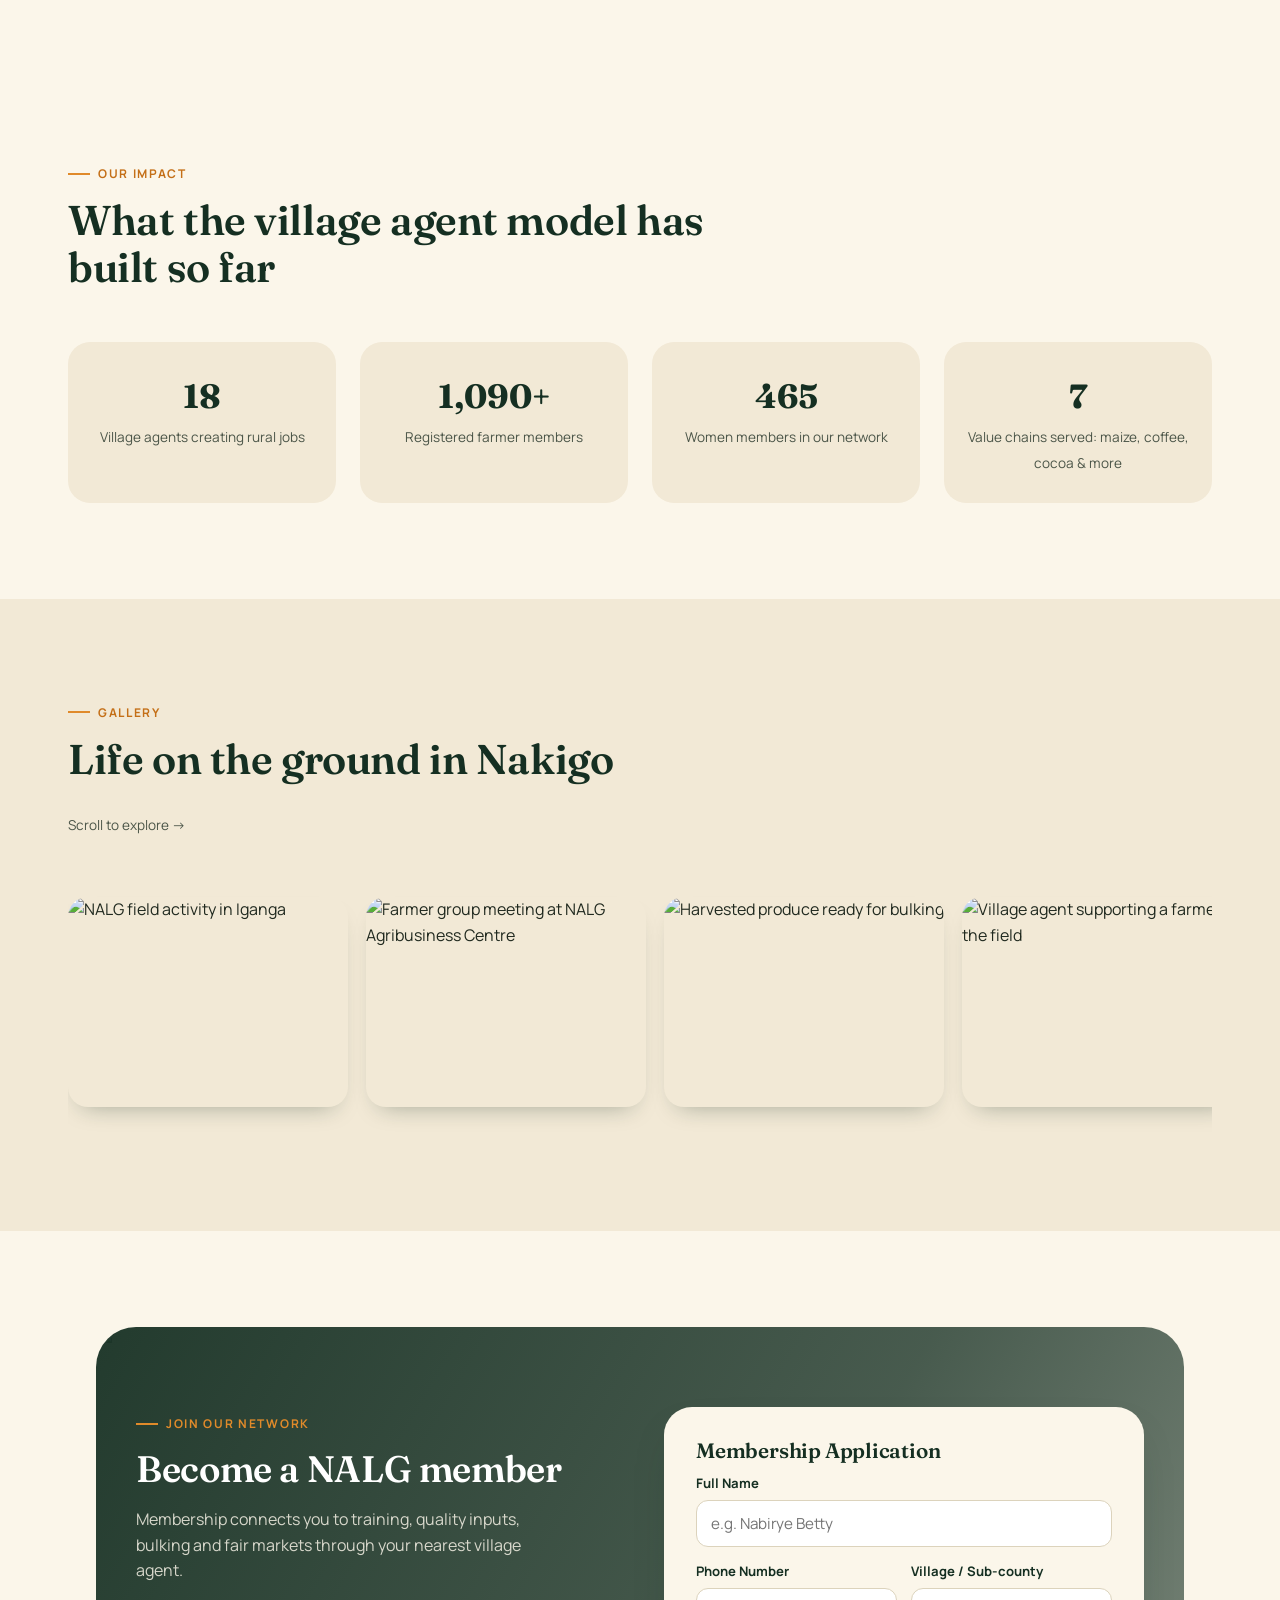
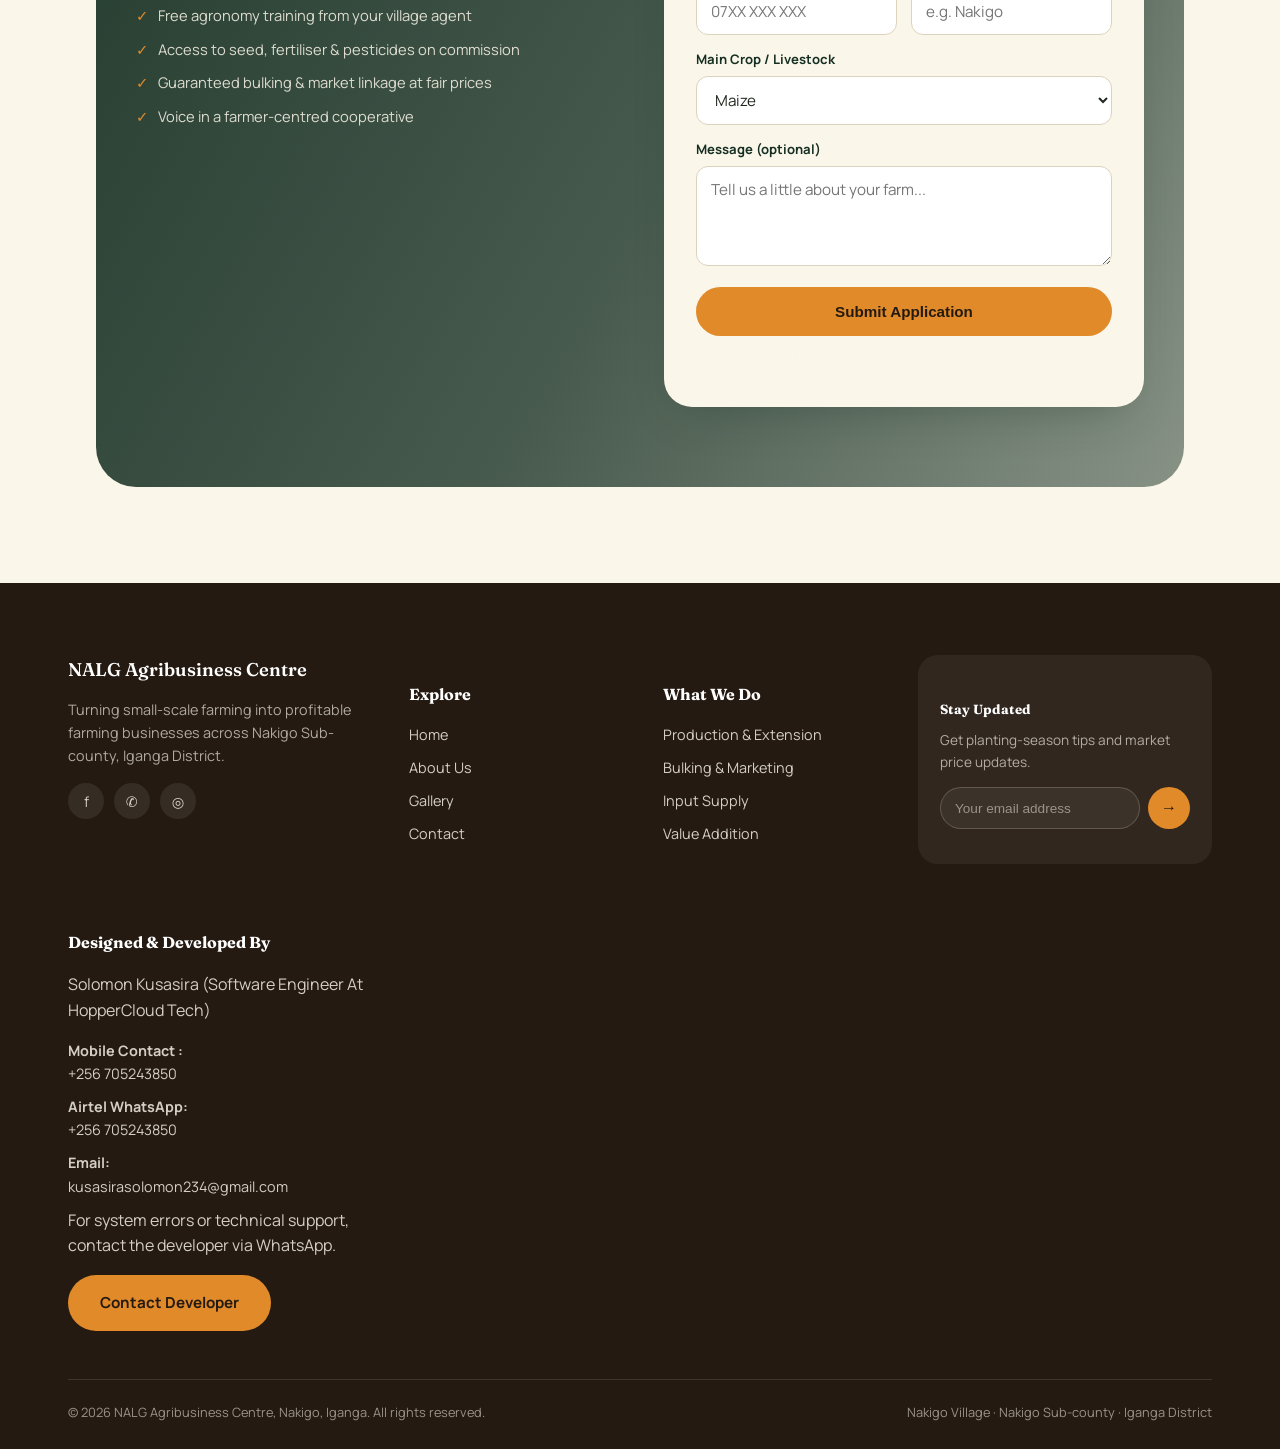
==== commit 51a4d837: "hcbo" ====
--- a/index.html
+++ b/index.html
@@ -40,7 +40,7 @@
 
 <header class="site-header">
   <div class="container nav-wrap">
-    <a href="index.html" class="brand"><span class="brand-mark">🌾</span> NALG Agribusiness Centre</a>
+    <a href="index.html" class="brand"> NALG Agribusiness Centre</a>
     <nav class="nav-pill" id="navPill">
       <a href="index.html" class="active">Home</a>
       <a href="about.html">About</a>
@@ -124,7 +124,7 @@
         </div>
       </div>
       <div class="service-card reveal">
-        <img src="https://res.cloudinary.com/dupeojmpy/image/upload/v1783764062/IMG-20260525-WA0015_dcxjyi.jpg" alt="Quality seed and fertilizer inputs supplied to farmers">
+        <img src="https://res.cloudinary.com/dupeojmpy/image/upload/v1783850190/Scotts_vs_Vigoro_Fertilizer__Complete_Comparison_Guide_for_Your_Perfect_Lawn_dih8ld.jpg" alt="Quality seed and fertilizer inputs supplied to farmers">
         <div class="body">
           <span class="num">03</span>
           <h3>Input Supply</h3>
@@ -132,7 +132,7 @@
         </div>
       </div>
       <div class="service-card reveal">
-        <img src="https://res.cloudinary.com/dupeojmpy/image/upload/v1783764061/IMG-20260525-WA0014_f4yjib.jpg" alt="Maize flour value addition and packaging">
+        <img src="https://res.cloudinary.com/dupeojmpy/image/upload/v1783850181/Farmland_x59wej.jpg" alt="Maize flour value addition and packaging">
         <div class="body">
           <span class="num">04</span>
           <h3>Value Addition</h3>
@@ -154,13 +154,13 @@
           <p>Our strength is the village agent model — trusted locals who train, mobilise and supply inputs, backed by NALG with training, market links and commission.</p>
         </div>
         <div class="flow">
-          <div class="flow-step"><div class="icon">🧑‍🌾</div><h4>Farmer</h4><p>Grows maize, coffee, cocoa, soy, rice or keeps livestock.</p></div>
+          <div class="flow-step"><div class="icon"></div><h4>Farmer</h4><p>Grows maize, coffee, cocoa, soy, rice or keeps livestock.</p></div>
           <div class="flow-arrow">→</div>
-          <div class="flow-step"><div class="icon">🤝</div><h4>Village Agent</h4><p>Trains, mobilises and supplies inputs at village level.</p></div>
+          <div class="flow-step"><div class="icon"></div><h4>Village Agent</h4><p>Trains, mobilises and supplies inputs at village level.</p></div>
           <div class="flow-arrow">→</div>
-          <div class="flow-step"><div class="icon">🏬</div><h4>NALG Agribusiness Centre</h4><p>Bulks, quality-checks and adds value to produce.</p></div>
+          <div class="flow-step"><div class="icon"></div><h4>NALG Agribusiness Centre</h4><p>Bulks, quality-checks and adds value to produce.</p></div>
           <div class="flow-arrow">→</div>
-          <div class="flow-step"><div class="icon">📈</div><h4>Market</h4><p>Schools, traders, millers, processors and exporters.</p></div>
+          <div class="flow-step"><div class="icon"></div><h4>Market</h4><p>Schools, traders, millers, processors and exporters.</p></div>
         </div>
       </div>
     </div>
@@ -281,7 +281,7 @@
   <div class="container">
     <div class="footer-grid">
       <div class="footer-brand">
-        <a href="index.html" class="brand"><span class="brand-mark">🌾</span> NALG Agribusiness Centre</a>
+        <a href="index.html" class="brand">NALG Agribusiness Centre</a>
         <p>Turning small-scale farming into profitable farming businesses across Nakigo Sub-county, Iganga District.</p>
         <div class="socials" style="margin-top:16px;">
           <a href="#" aria-label="Facebook">f</a>
@@ -316,7 +316,45 @@
         </form>
         <p class="nl-note" style="font-size:.78rem;margin-top:10px;color:rgba(251,246,234,.55)"></p>
       </div>
-    </div>
+          <div class="footer-col developer-contact">
+            <h5>Designed &amp; Developed By</h5>
+          
+            <p class="developer-name">Solomon Kusasira (Software Engineer At HopperCloud Tech)</p>
+          
+            <ul class="developer-list">
+              <li>
+                <strong>Mobile Contact :</strong><br>
+                <a href="https://wa.me/256772514889" target="_blank">
+                  +256 705243850
+                </a>
+              </li>
+          
+              <li>
+                <strong>Airtel WhatsApp:</strong><br>
+                <a href="https://wa.me/256705243850" target="_blank">
+                  +256 705243850
+                </a>
+              </li>
+          
+              <li>
+                <strong>Email:</strong><br>
+                <a href="mailto:kusasirasolomon234@gmail.com">
+                  kusasirasolomon234@gmail.com
+                </a>
+              </li>
+            </ul>
+          
+            <p class="developer-note">
+              For system errors or technical support, contact the developer via WhatsApp.
+            </p>
+          
+            <a href="https://wa.me/256705243850" class="btn btn-primary developer-btn" target="_blank">
+              Contact Developer
+            </a>
+          
+          </div>
+    </div>
+    
     <div class="footer-bottom">
       <span>© 2026 NALG Agribusiness Centre, Nakigo, Iganga. All rights reserved.</span>
       <span>Nakigo Village · Nakigo Sub-county · Iganga District</span>
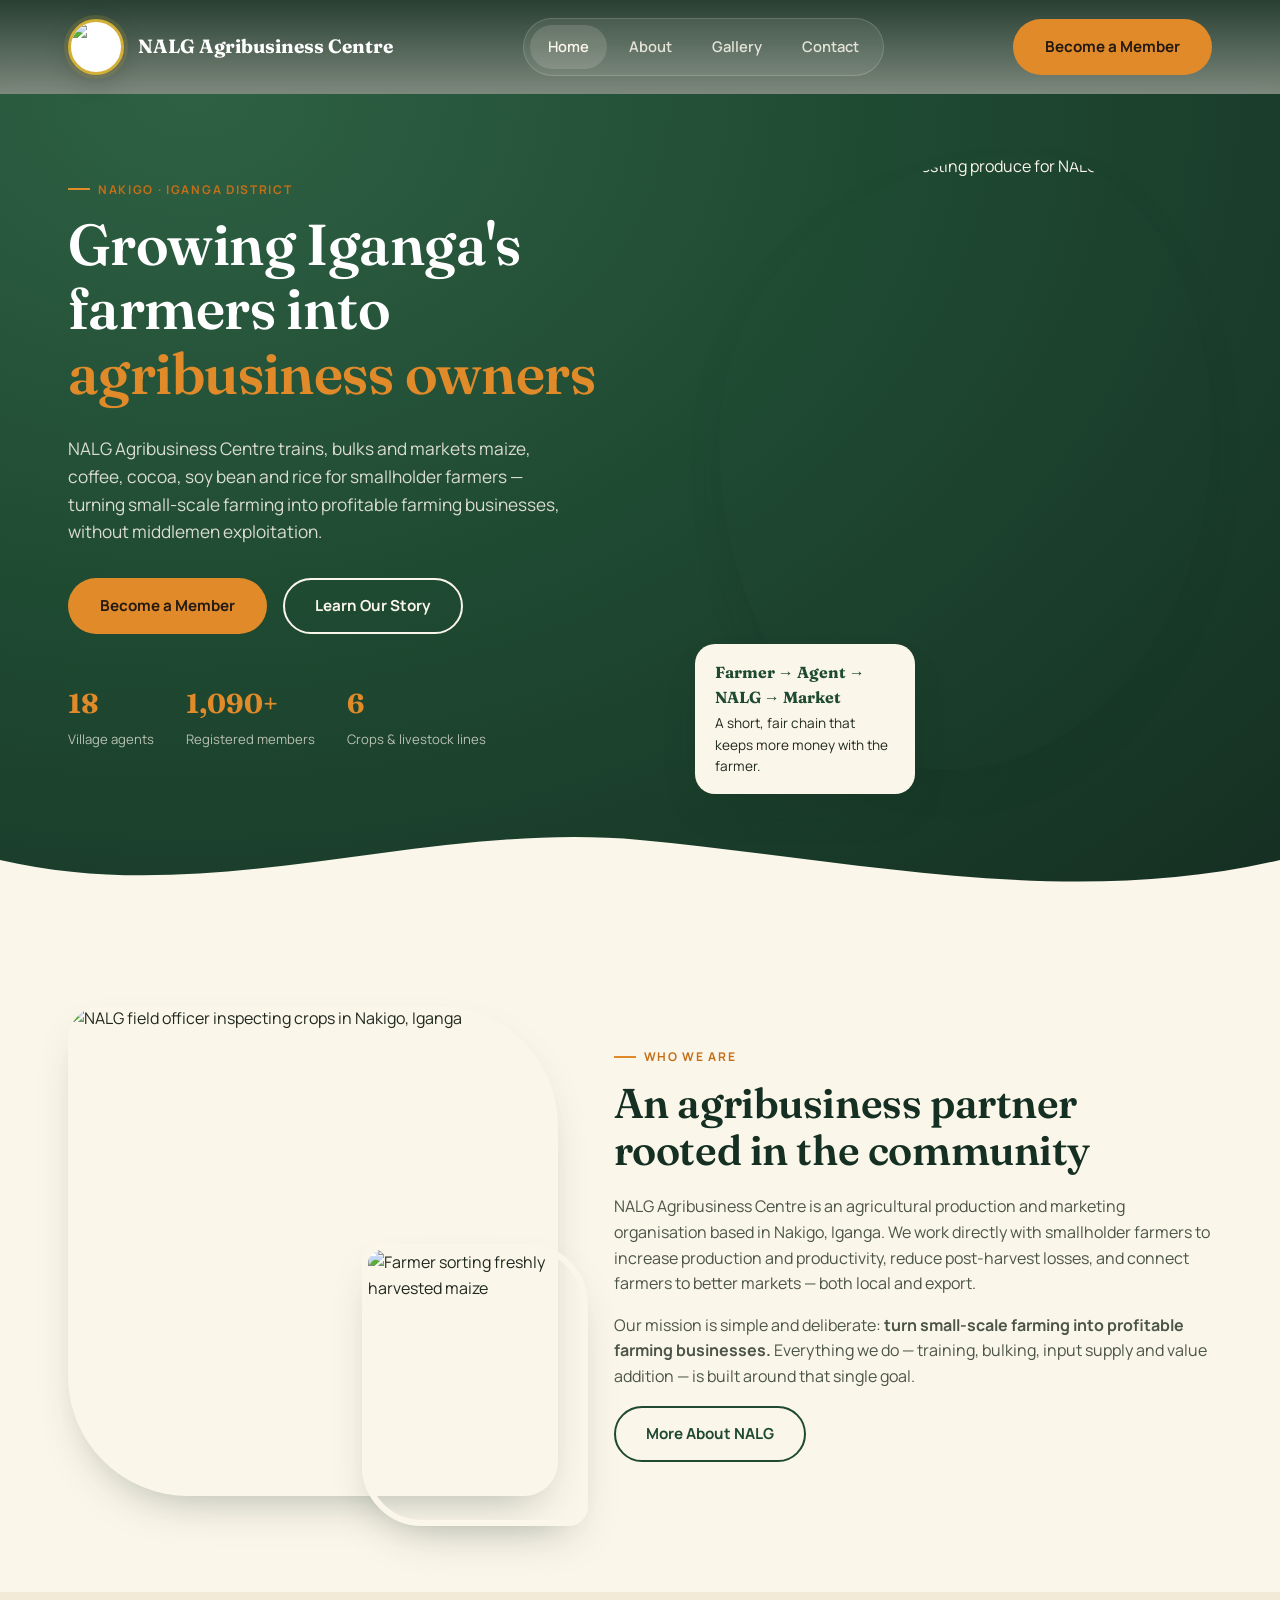
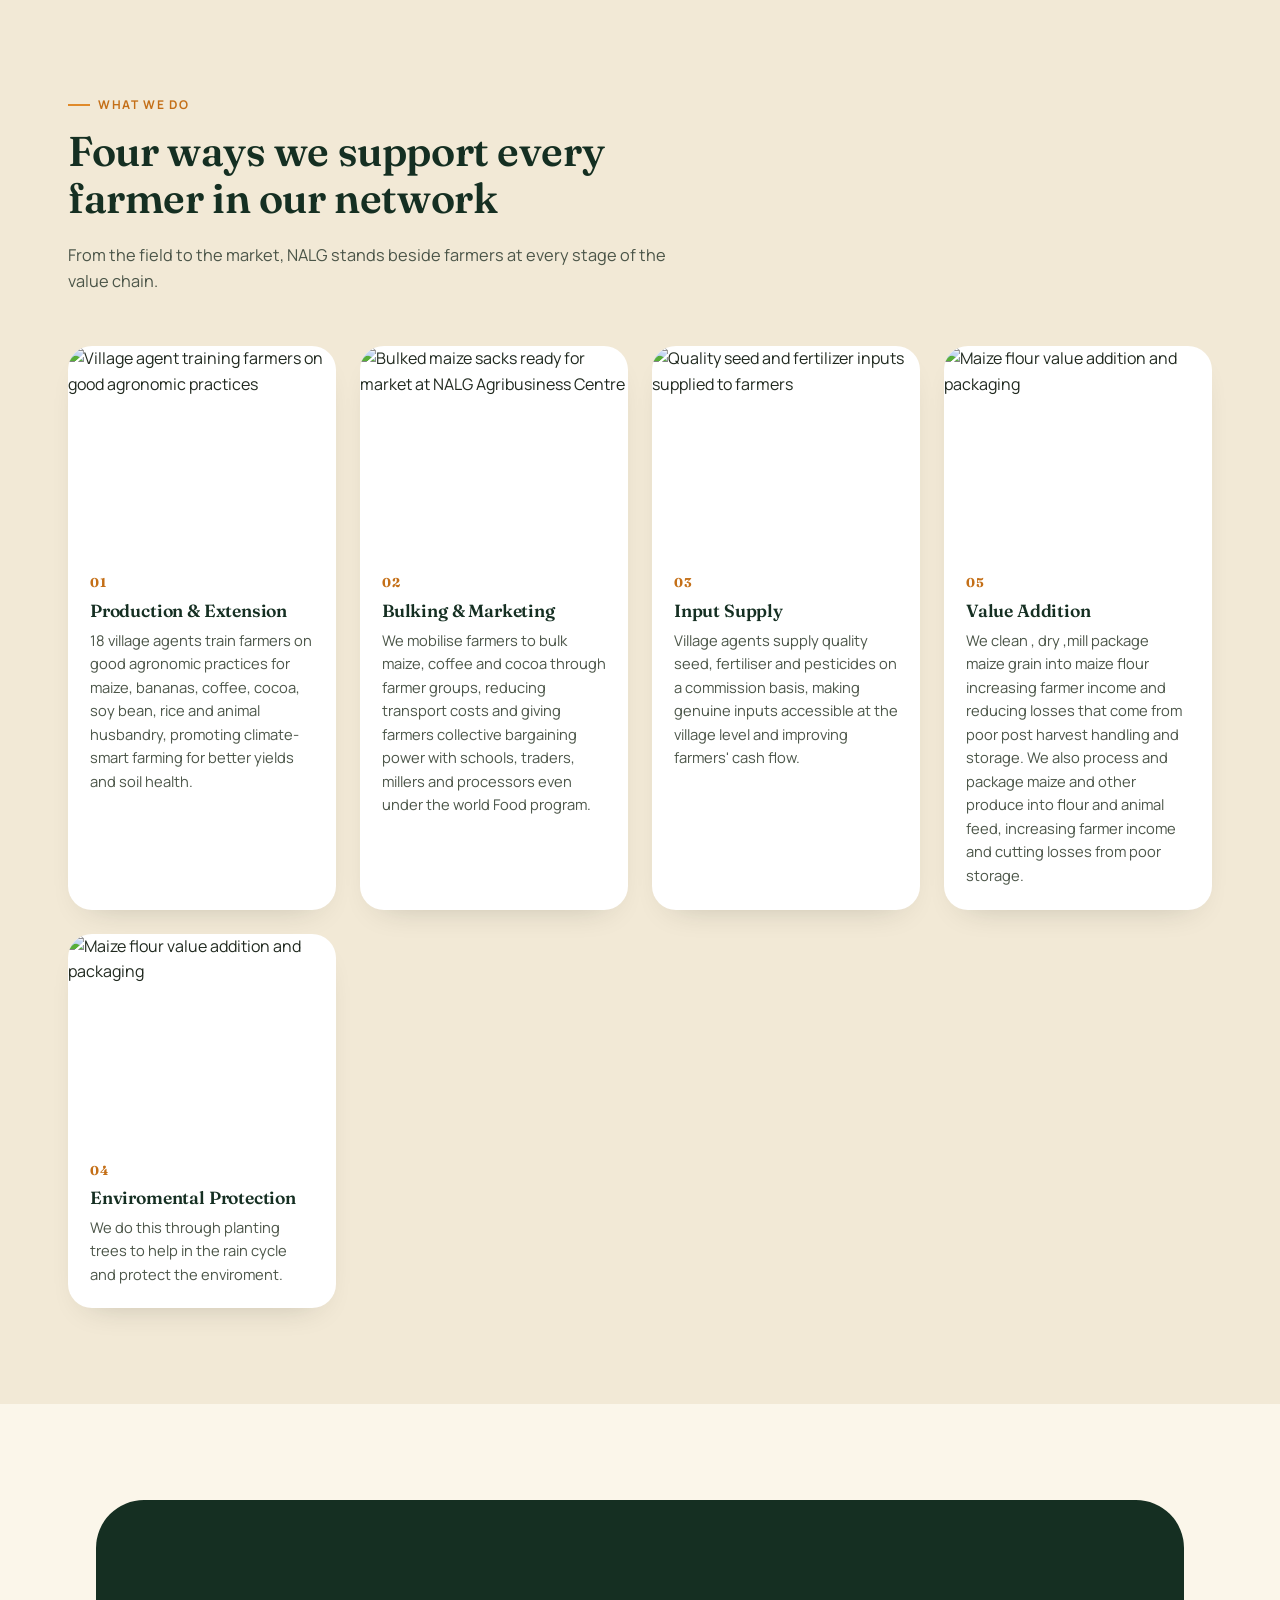
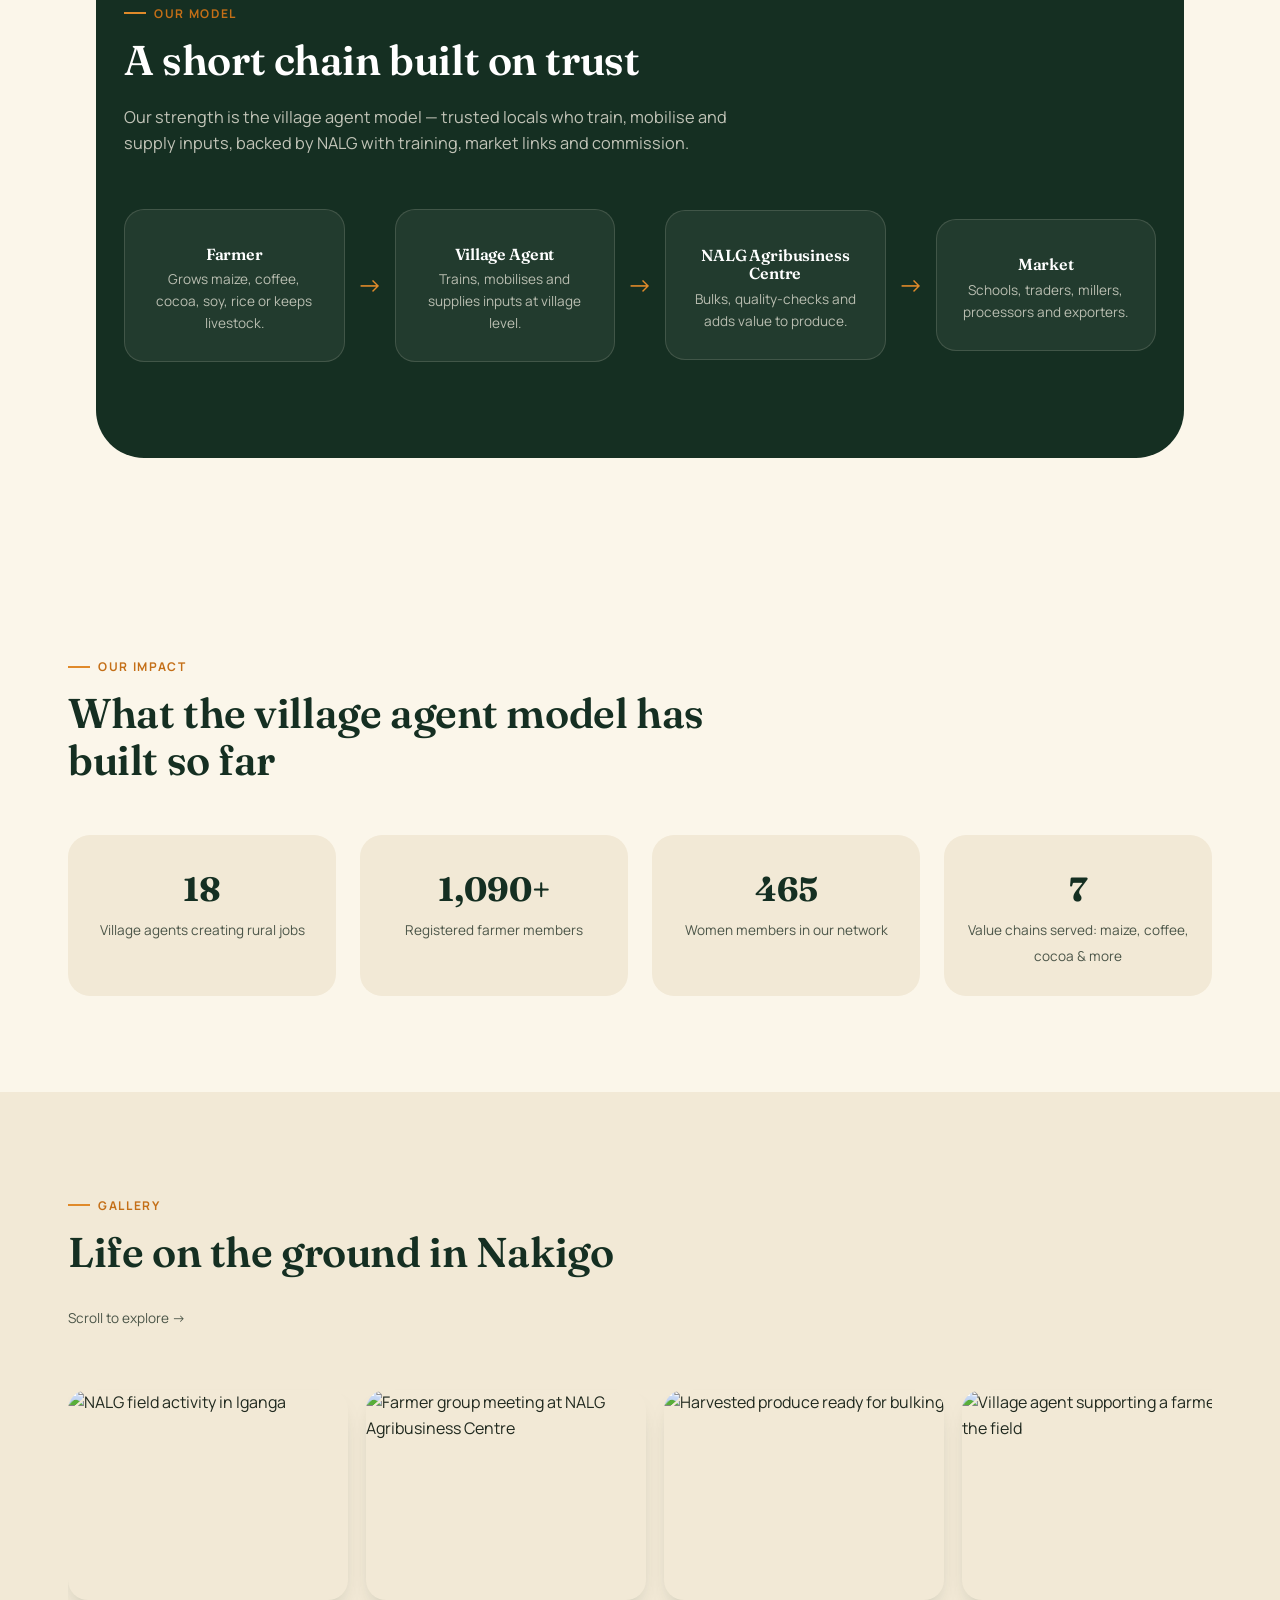
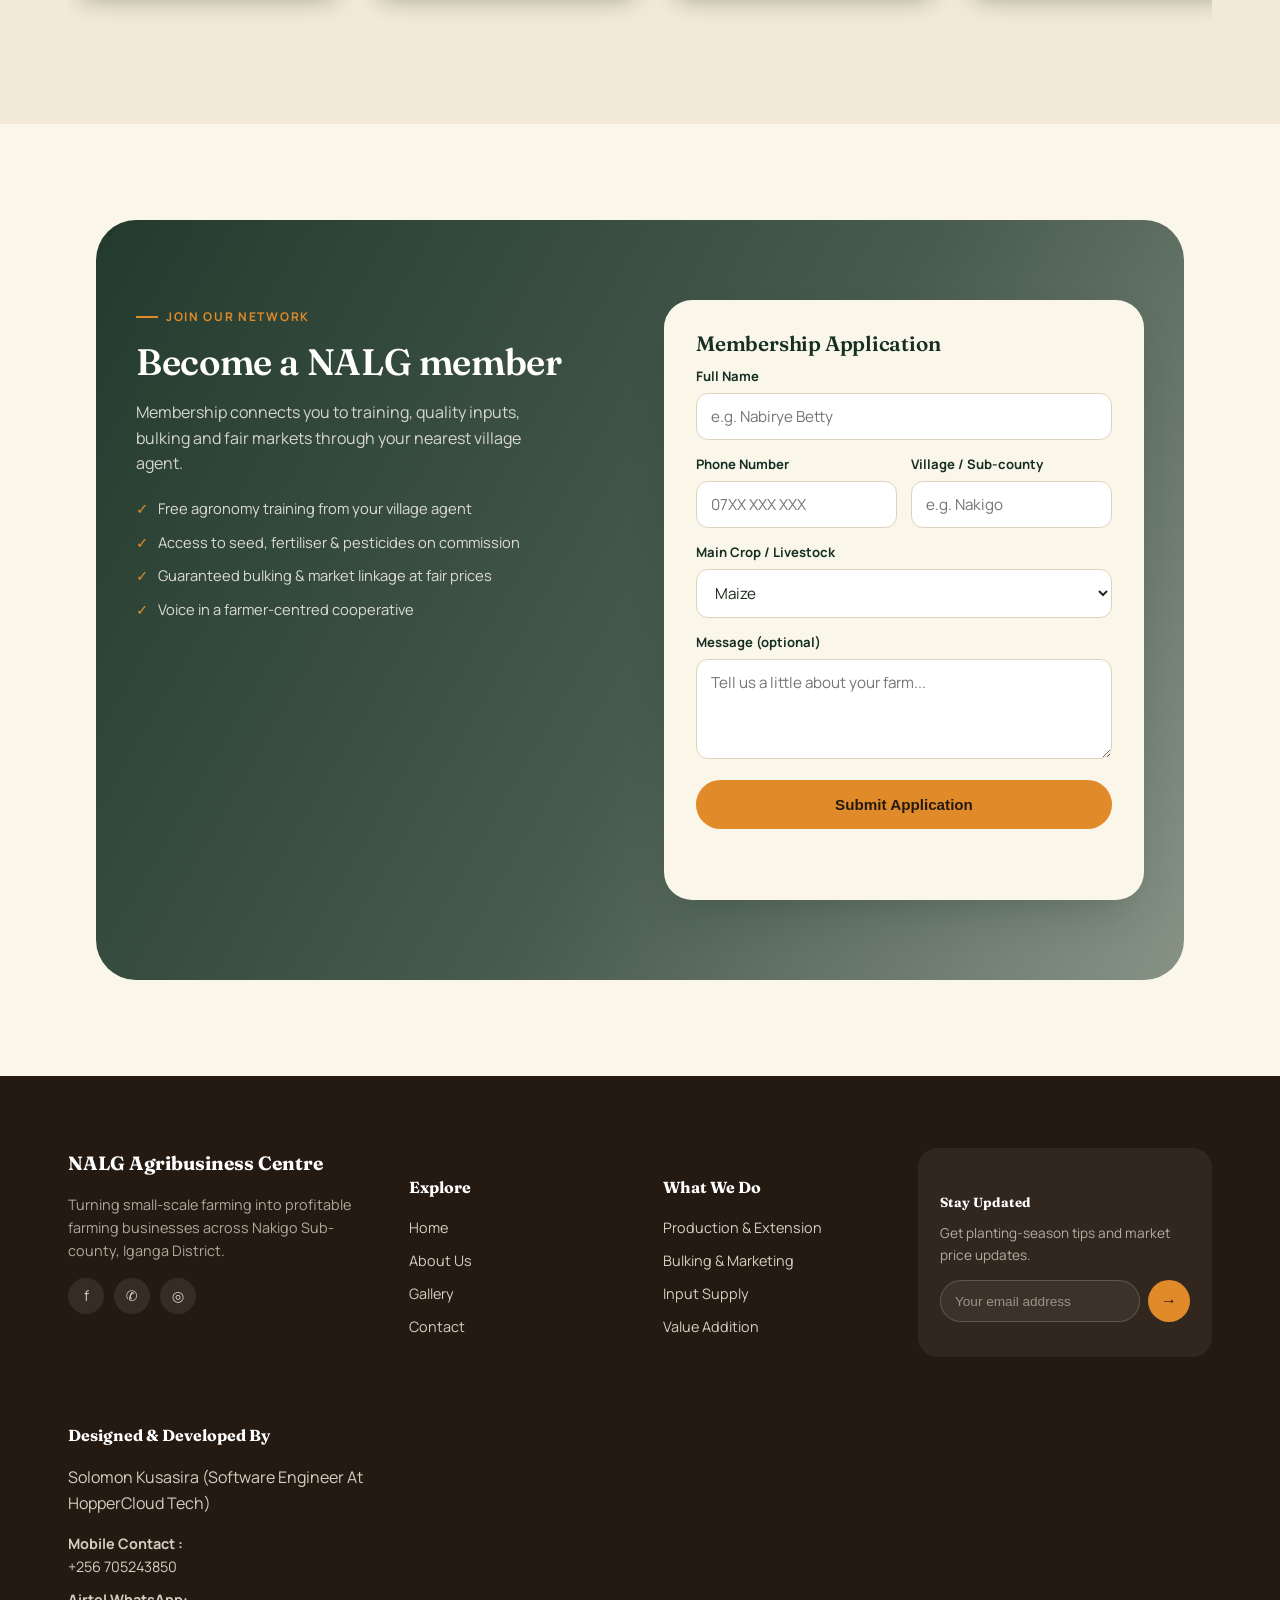
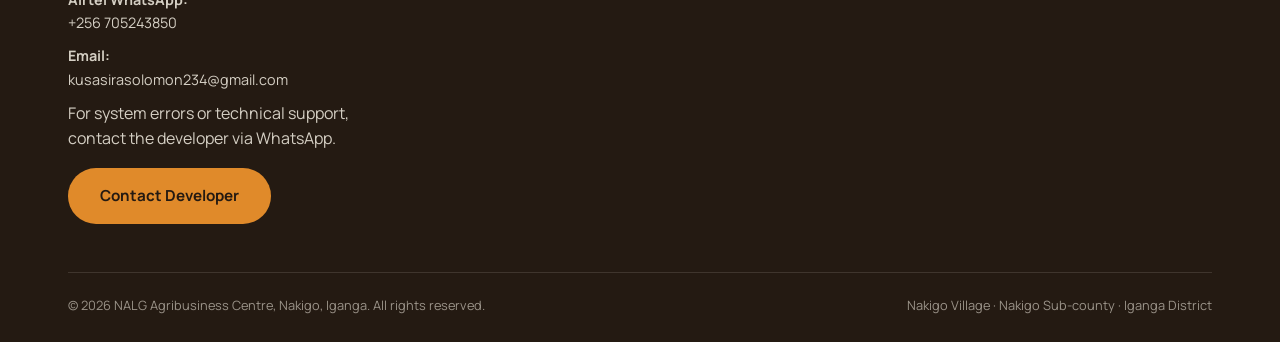
==== commit d2ed4f3e: "LETS" ====
--- a/index.html
+++ b/index.html
@@ -12,7 +12,8 @@
 <meta property="og:description" content="Training farmers, bulking produce and linking smallholders in Nakigo, Iganga to fair, reliable markets.">
 <meta property="og:image" content="https://res.cloudinary.com/dupeojmpy/image/upload/v1783764062/IMG-20260525-WA0033_smn0sk.jpg">
 <meta name="twitter:card" content="summary_large_image">
-<link rel="icon" href="data:image/svg+xml,<svg xmlns=%22http://www.w3.org/2000/svg%22 viewBox=%220 0 100 100%22><text y=%22.9em%22 font-size=%2290%22>🌾</text></svg>">
+<!-- <link rel="icon" href="data:image/svg+xml,<svg xmlns=%22http://www.w3.org/2000/svg%22 viewBox=%220 0 100 100%22><text y=%22.9em%22 font-size=%2290%22>🌾</text></svg>"> -->
+<link rel="icon" type="image/jpeg" href="https://res.cloudinary.com/dupeojmpy/image/upload/v1784528046/nalglogo_bi7awd.jpg">
 <link rel="preconnect" href="https://fonts.googleapis.com">
 <link rel="preconnect" href="https://fonts.gstatic.com" crossorigin>
 <link href="https://fonts.googleapis.com/css2?family=Fraunces:opsz,wght@9..144,500;9..144,600;9..144,700&family=Manrope:wght@400;500;600;700;800&display=swap" rel="stylesheet">
@@ -22,8 +23,8 @@
   "@context": "https://schema.org",
   "@type": "Organization",
   "name": "NALG Agribusiness Centre",
-  "url": "https://nalgagribusiness.org/",
-  "logo": "https://res.cloudinary.com/dupeojmpy/image/upload/v1783764062/IMG-20260525-WA0033_smn0sk.jpg",
+  "url": "https://nalgagribusinesscenter.com/",
+  "logo": "https://res.cloudinary.com/dupeojmpy/image/upload/v1784528046/nalglogo_bi7awd.jpg",
   "description": "Agricultural production and marketing organisation working with smallholder farmers in Nakigo, Iganga District, Uganda.",
   "address": {
     "@type": "PostalAddress",
@@ -40,7 +41,7 @@
 
 <header class="site-header">
   <div class="container nav-wrap">
-    <a href="index.html" class="brand"> NALG Agribusiness Centre</a>
+    <a href="index.html" class="brand"><img src="https://res.cloudinary.com/dupeojmpy/image/upload/v1784528046/nalglogo_bi7awd.jpg" alt="NALG Agribusiness Centre Logo" class="brand-logo"> NALG Agribusiness Centre</a>
     <nav class="nav-pill" id="navPill">
       <a href="index.html" class="active">Home</a>
       <a href="about.html">About</a>
@@ -91,7 +92,7 @@
     <div class="about-copy reveal">
       <div class="eyebrow">Who We Are</div>
       <h2>An agribusiness partner rooted in the community</h2>
-      <p>NALG Agribusiness Centre is an agricultural production and marketing organisation based in Nakigo, Iganga. We work directly with smallholder farmers to increase production and productivity, reduce post-harvest losses, and connect them to better markets — both local and export.</p>
+      <p>NALG Agribusiness Centre is an agricultural production and marketing organisation based in Nakigo, Iganga. We work directly with smallholder farmers to increase production and productivity, reduce post-harvest losses, and connect farmers to better markets — both local and export.</p>
       <p>Our mission is simple and deliberate: <strong>turn small-scale farming into profitable farming businesses.</strong> Everything we do — training, bulking, input supply and value addition — is built around that single goal.</p>
       <a href="about.html" class="btn btn-outline-dark">More About NALG</a>
     </div>
@@ -116,11 +117,11 @@
         </div>
       </div>
       <div class="service-card reveal">
-        <img src="https://res.cloudinary.com/dupeojmpy/image/upload/v1783764062/IMG-20260525-WA0031_wustfd.jpg" alt="Bulked maize sacks ready for market at NALG Agribusiness Centre">
+        <img src="https://res.cloudinary.com/dupeojmpy/image/upload/v1784528058/loading3_opa1yc.png" alt="Bulked maize sacks ready for market at NALG Agribusiness Centre">
         <div class="body">
           <span class="num">02</span>
           <h3>Bulking &amp; Marketing</h3>
-          <p>We mobilise farmers to bulk maize, coffee and cocoa through farmer groups, reducing transport costs and giving farmers collective bargaining power with schools, traders, millers and processors.</p>
+          <p>We mobilise farmers to bulk maize, coffee and cocoa through farmer groups, reducing transport costs and giving farmers collective bargaining power with schools, traders, millers and processors even under the world Food program.</p>
         </div>
       </div>
       <div class="service-card reveal">
@@ -134,9 +135,19 @@
       <div class="service-card reveal">
         <img src="https://res.cloudinary.com/dupeojmpy/image/upload/v1783850181/Farmland_x59wej.jpg" alt="Maize flour value addition and packaging">
         <div class="body">
+          <span class="num">05</span>
+          <h3>Value Addition</h3>
+          <p>We clean , dry ,mill  package maize grain into maize flour increasing farmer income and reducing losses that come from poor post harvest handling and storage. We also process and package maize and other produce into flour and animal feed, increasing farmer income and cutting losses from poor storage.</p>
+        </div>
+      </div>
+      <div class="service-card reveal">
+        <img src="https://res.cloudinary.com/dupeojmpy/image/upload/v1783850181/Farmland_x59wej.jpg"
+          alt="Maize flour value addition and packaging">
+        <div class="body">
           <span class="num">04</span>
-          <h3>Value Addition</h3>
-          <p>We process and package maize and other produce into flour and animal feed, increasing farmer income and cutting losses from poor storage.</p>
+          <h3>Enviromental Protection</h3>
+          <p>We do this through planting trees to help in the rain cycle and protect the enviroment.
+           </p>
         </div>
       </div>
     </div>
@@ -206,6 +217,19 @@
       <img src="https://res.cloudinary.com/dupeojmpy/image/upload/v1783764059/IMG-20260525-WA0007_tpnad3.jpg" alt="Storage facility for bulked produce" loading="lazy">
       <img src="https://res.cloudinary.com/dupeojmpy/image/upload/v1783764059/IMG-20260525-WA0024_ypheuw.jpg" alt="Coffee and cocoa produce from Iganga farmers" loading="lazy">
       <img src="https://res.cloudinary.com/dupeojmpy/image/upload/v1783764058/IMG-20260525-WA0023_skzpd4.jpg" alt="Farmer with fresh harvest in Nakigo Sub-county" loading="lazy">
+      <img src="https://res.cloudinary.com/dupeojmpy/image/upload/v1784528064/offloading1_lwply5.png" alt="Farmer standing proudly in the field with harvest" loading="lazy">
+      <img src="https://res.cloudinary.com/dupeojmpy/image/upload/v1784528058/loading3_opa1yc.png" alt="Farmer standing proudly in the field with harvest" loading="lazy">
+      <img src="https://res.cloudinary.com/dupeojmpy/image/upload/v1784528055/loading1_yiluwg.png" alt="Farmer standing proudly in the field with harvest" loading="lazy">
+      <img src="https://res.cloudinary.com/dupeojmpy/image/upload/v1784528054/loading2_dviqup.png" alt="Farmer standing proudly in the field with harvest" loading="lazy">
+      <img src="https://res.cloudinary.com/dupeojmpy/image/upload/v1784530141/20161014_073855_ednoe5.jpg" alt="Farmer standing proudly in the field with harvest" loading="lazy">
+      <img src="https://res.cloudinary.com/dupeojmpy/image/upload/v1784530144/20161014_094547_seh9b1.jpg" alt="Farmer standing proudly in the field with harvest" loading="lazy">
+      <img src="https://res.cloudinary.com/dupeojmpy/image/upload/v1784530152/20161014_094626_ut7gvf.jpg" alt="Farmer standing proudly in the field with harvest" loading="lazy">
+      <img src="https://res.cloudinary.com/dupeojmpy/image/upload/v1784530155/20161014_101105_ejl5rt.jpg" alt="Farmer standing proudly in the field with harvest" loading="lazy">
+      <img src="https://res.cloudinary.com/dupeojmpy/image/upload/v1784530158/20161014_101233_e1bngp.jpg" alt="Farmer standing proudly in the field with harvest" loading="lazy">
+      <img src="https://res.cloudinary.com/dupeojmpy/image/upload/v1784530910/20161014_074004_azgyvg.jpg" alt="Farmer standing proudly in the field with harvest" loading="lazy">
+      <img src="https://res.cloudinary.com/dupeojmpy/image/upload/v1784530912/20161014_073846_frniwe.jpg" alt="Farmer standing proudly in the field with harvest" loading="lazy">
+      <img src="https://res.cloudinary.com/dupeojmpy/image/upload/v1784530922/20161014_073809_mqekpl.jpg" alt="Farmer standing proudly in the field with harvest" loading="lazy">
+      
     </div>
   </div>
 </section>
@@ -231,7 +255,7 @@
         <div class="form-card">
           <h3>Membership Application</h3>
           <form data-web3form>
-            <input type="hidden" name="access_key" value="YOUR_WEB3FORMS_ACCESS_KEY">
+            <input type="hidden" name="access_key" value="411162c4-0184-4957-9fd5-c163dce27d7f">
             <input type="hidden" name="subject" value="New NALG Membership Application">
             <input type="hidden" name="from_name" value="NALG Website — Membership Form">
             <input type="checkbox" name="botcheck" class="hidden" style="display:none" tabindex="-1" autocomplete="off">
--- a/css/style.css
+++ b/css/style.css
@@ -316,6 +316,40 @@
 .footer-grid{
   display:grid;grid-template-columns:1.4fr 1fr 1fr 1.2fr;gap:40px;padding-bottom:48px;
   border-bottom:1px solid rgba(251,246,234,.12);
+}
+.brand {
+  display: flex;
+  align-items: center;
+  gap: 14px;
+  text-decoration: none;
+  color: #fff;
+  font-size: 1.2rem;
+  font-weight: 700;
+  transition: .3s;
+}
+
+.brand-logo {
+  width: 56px;
+  height: 56px;
+  border-radius: 50%;
+  object-fit: cover;
+
+  border: 3px solid #d4af37;
+
+  background: #fff;
+
+  box-shadow:
+    0 8px 25px rgba(0, 0, 0, .18),
+    0 0 0 4px rgba(212, 175, 55, .18);
+
+  transition: all .35s ease;
+}
+
+.brand:hover .brand-logo {
+  transform: rotate(-8deg) scale(1.08);
+  box-shadow:
+    0 15px 35px rgba(0, 0, 0, .25),
+    0 0 0 6px rgba(212, 175, 55, .28);
 }
 .footer-brand .brand{color:#fff;margin-bottom:14px;}
 .footer-brand p{font-size:.9rem;color:rgba(251,246,234,.65);max-width:32ch;}
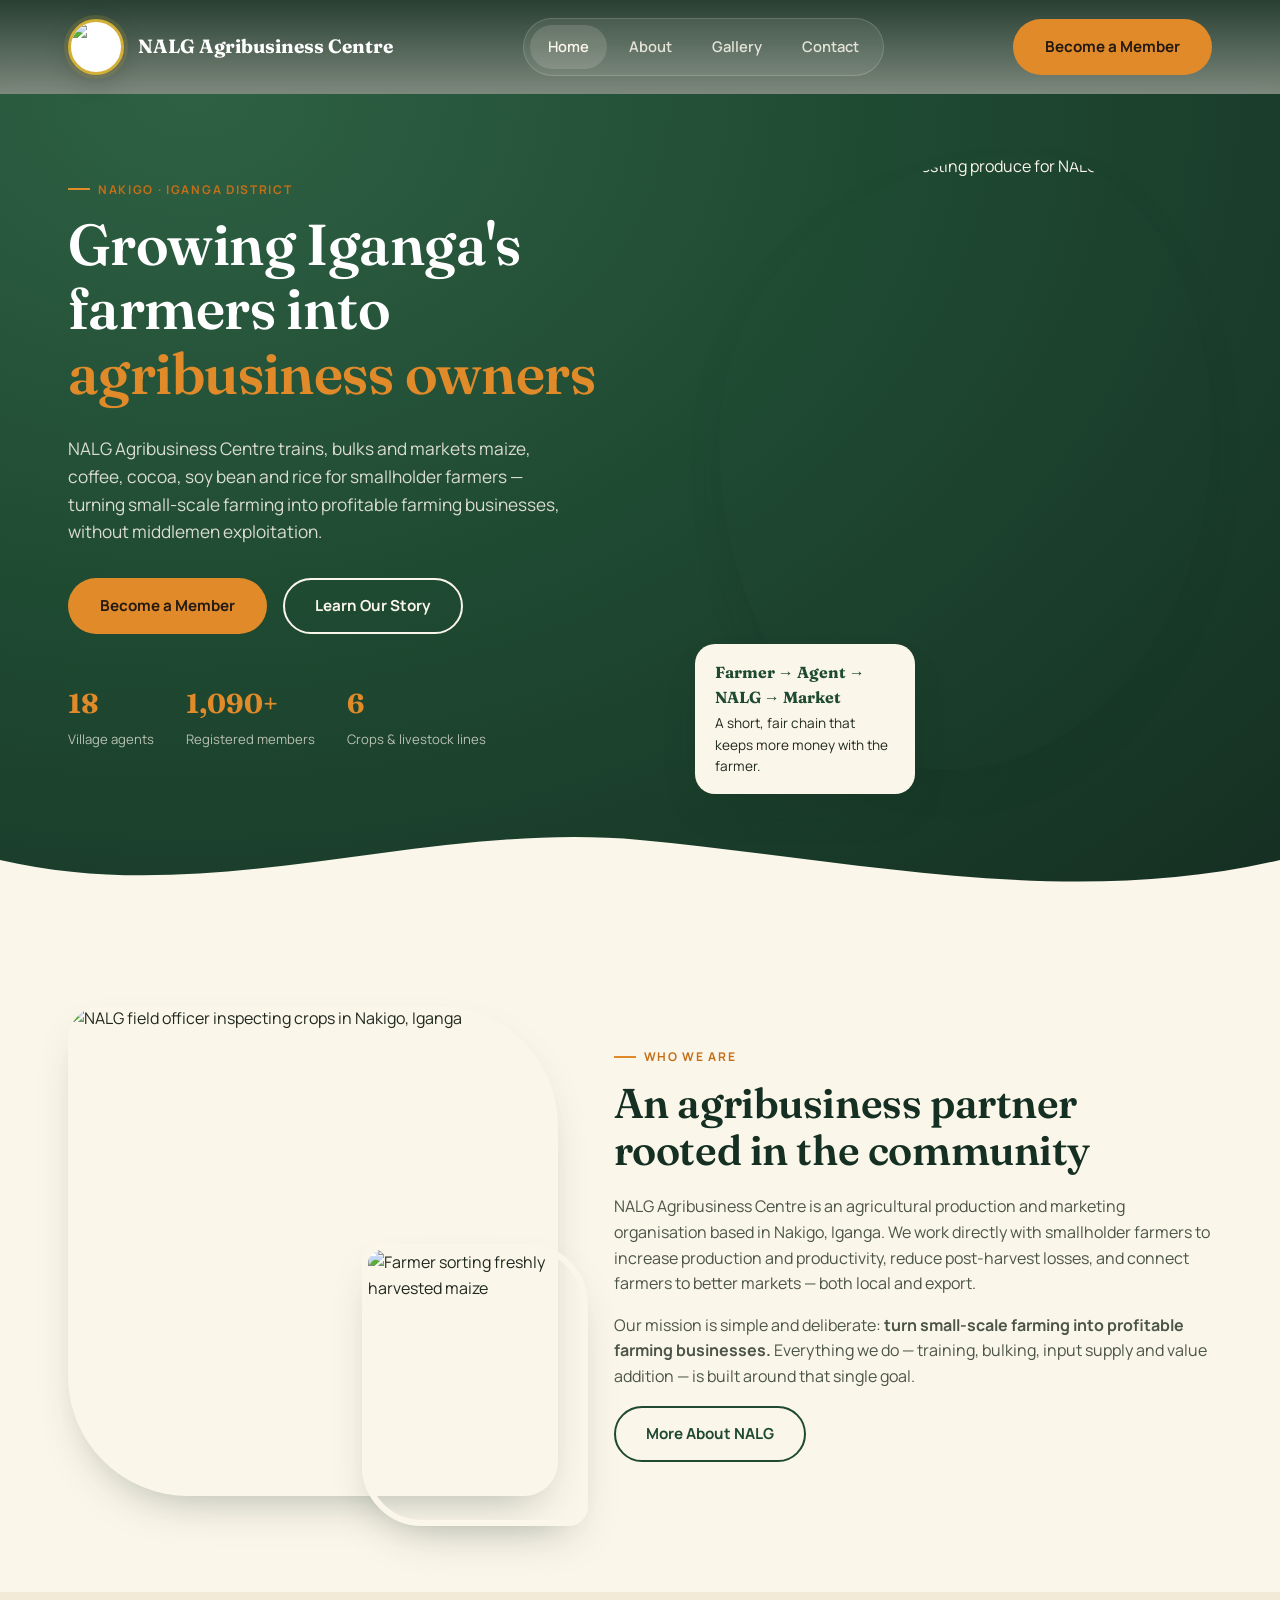
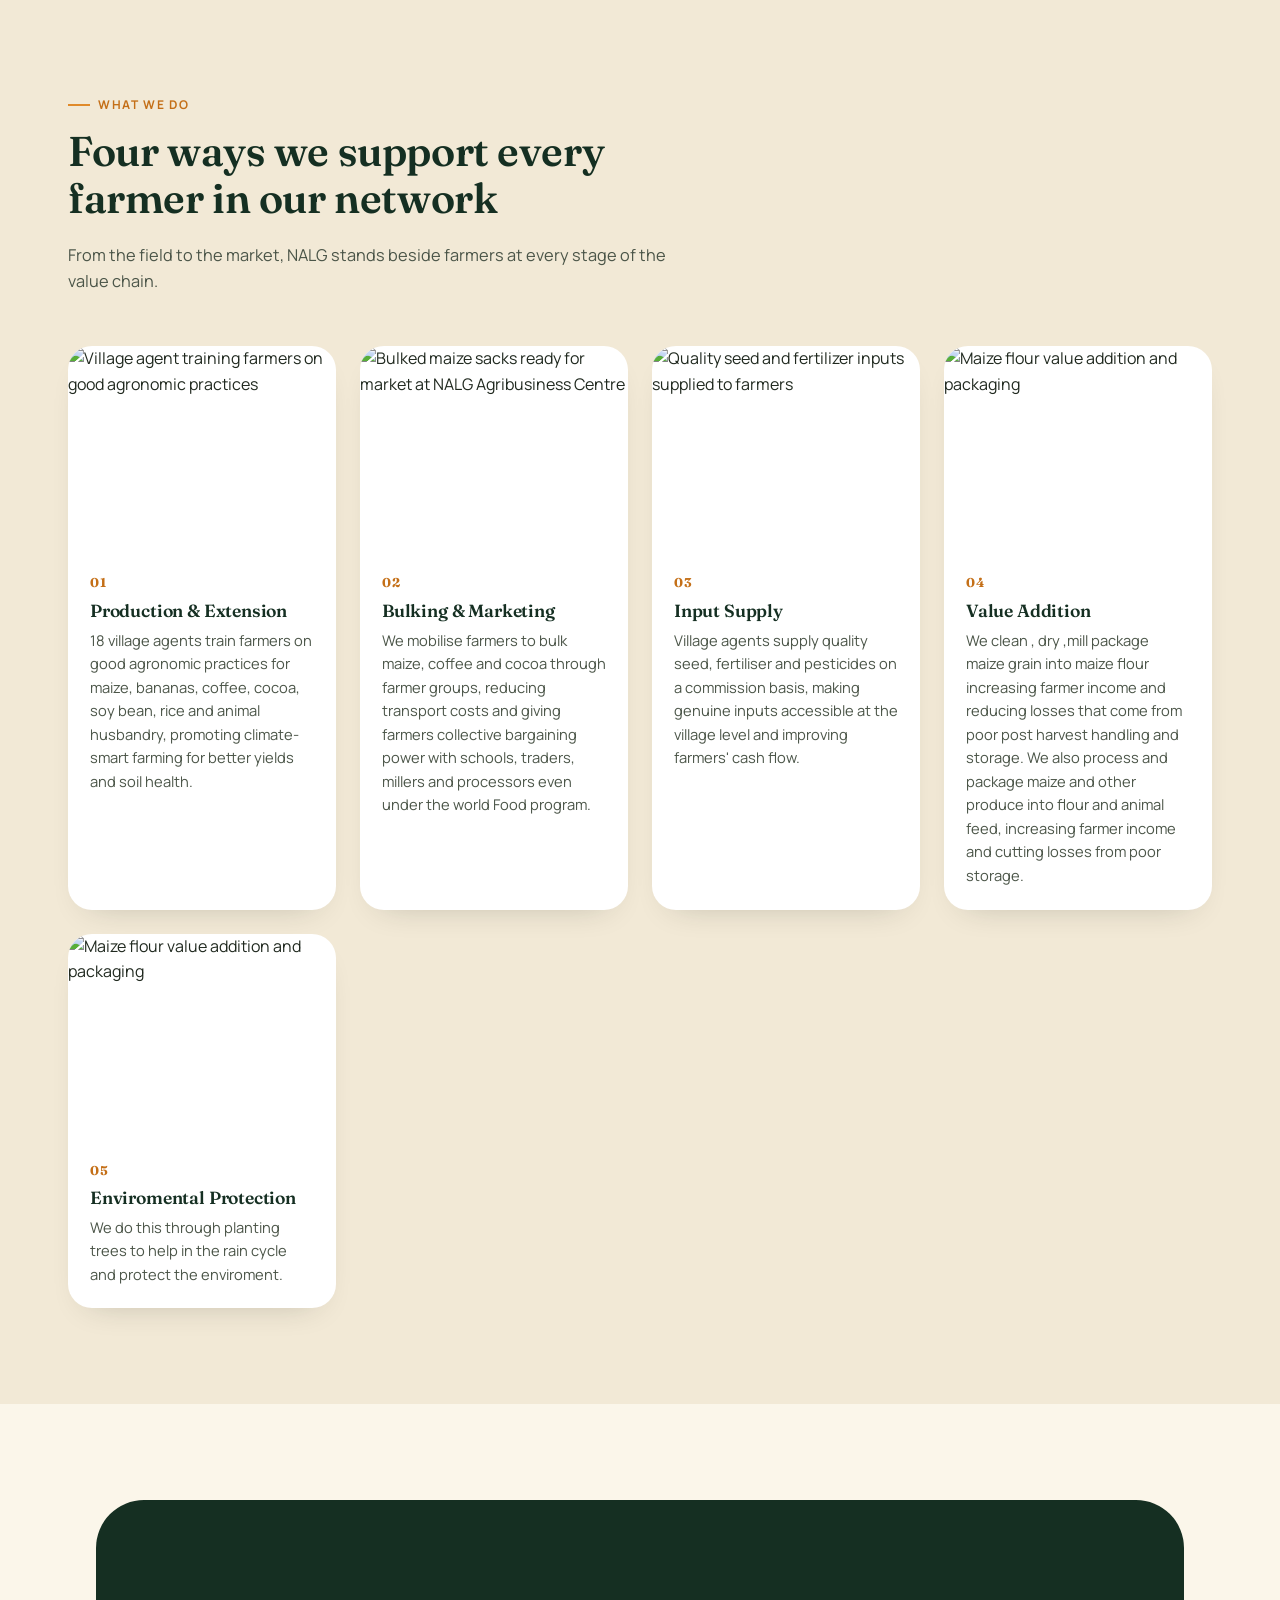
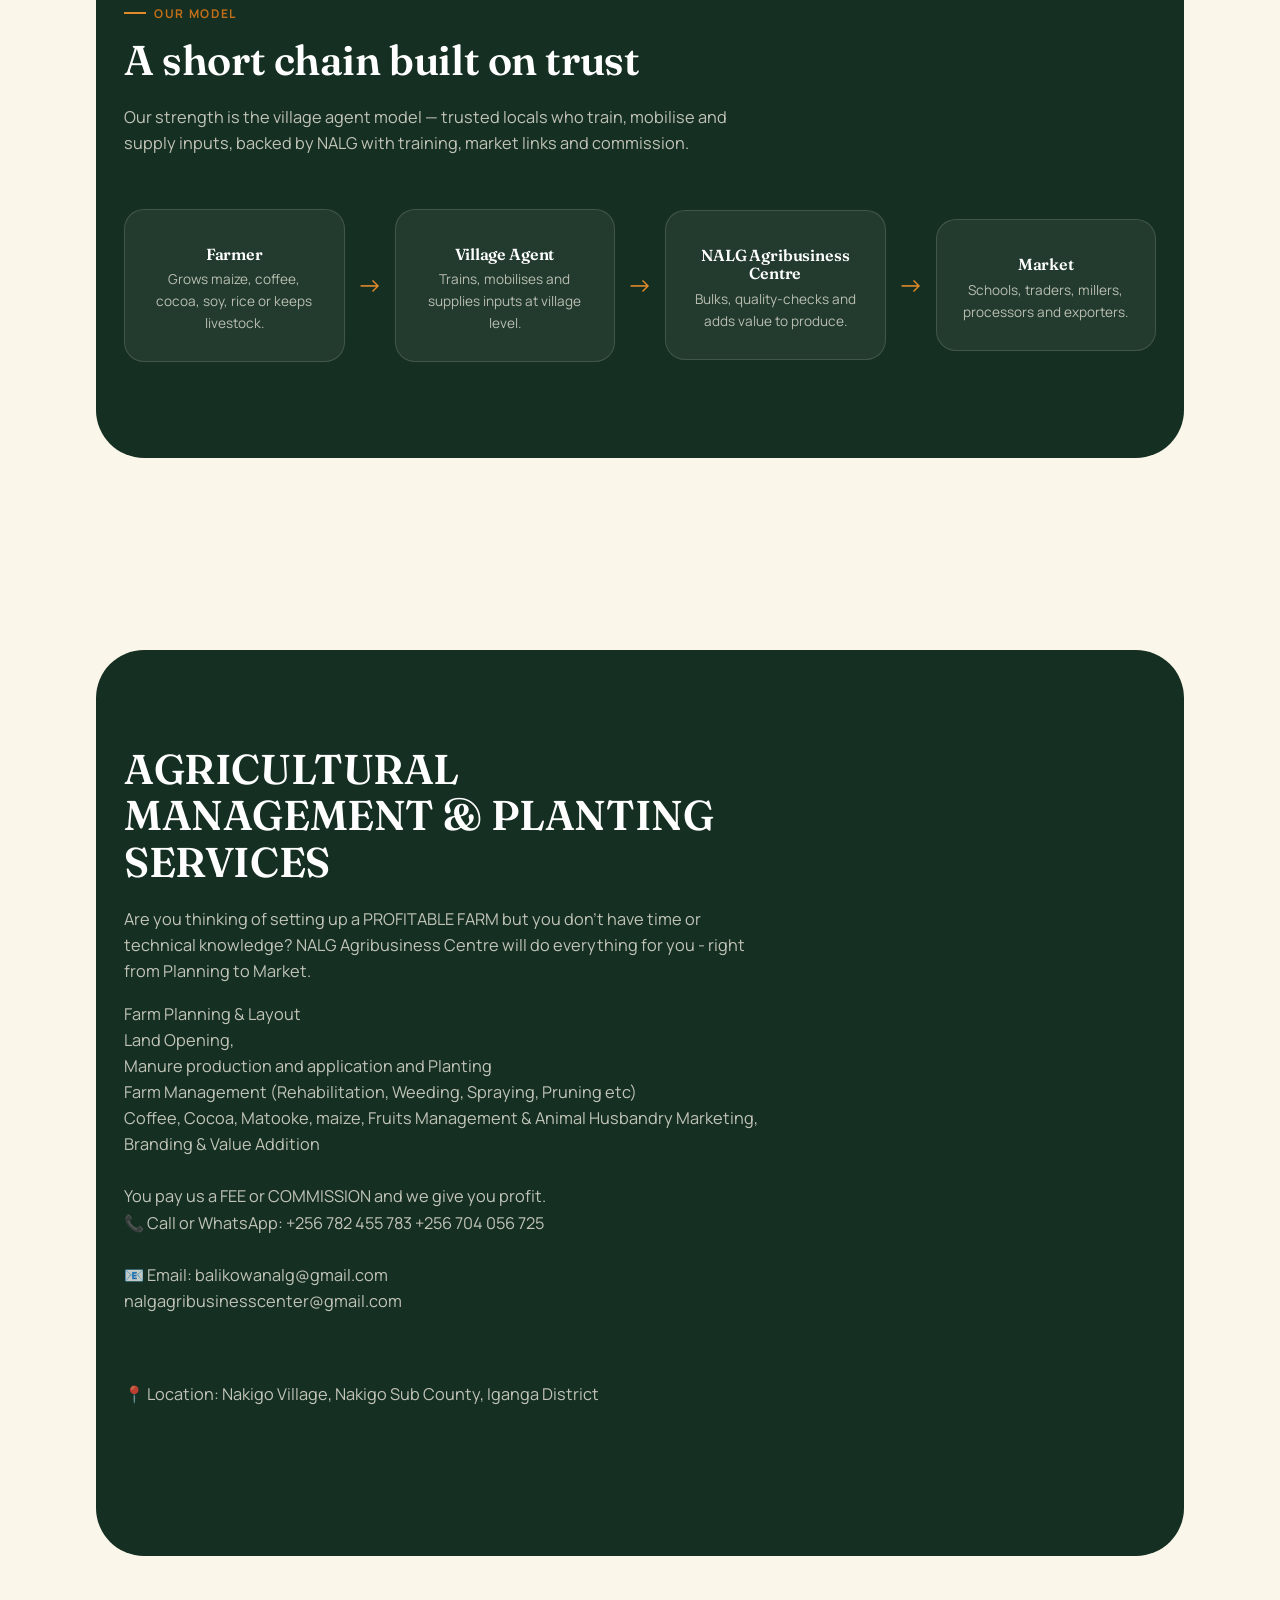
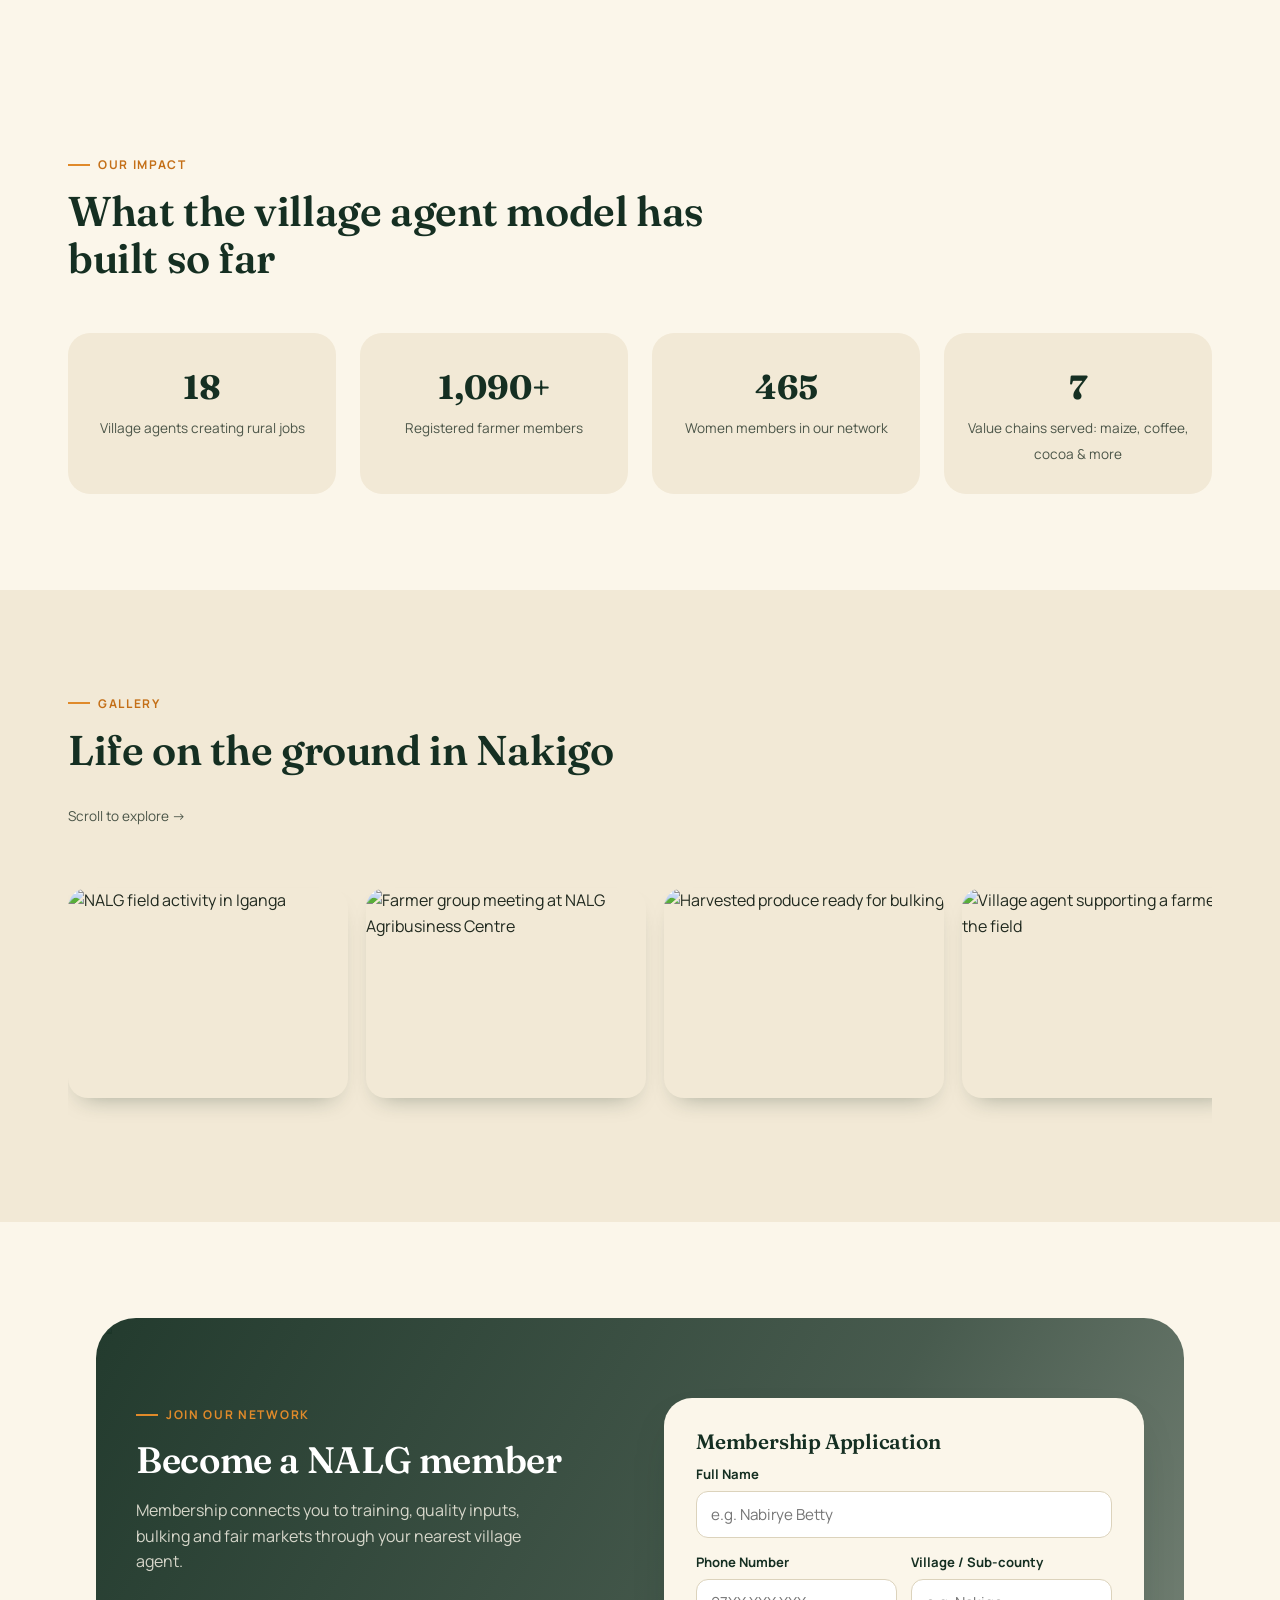
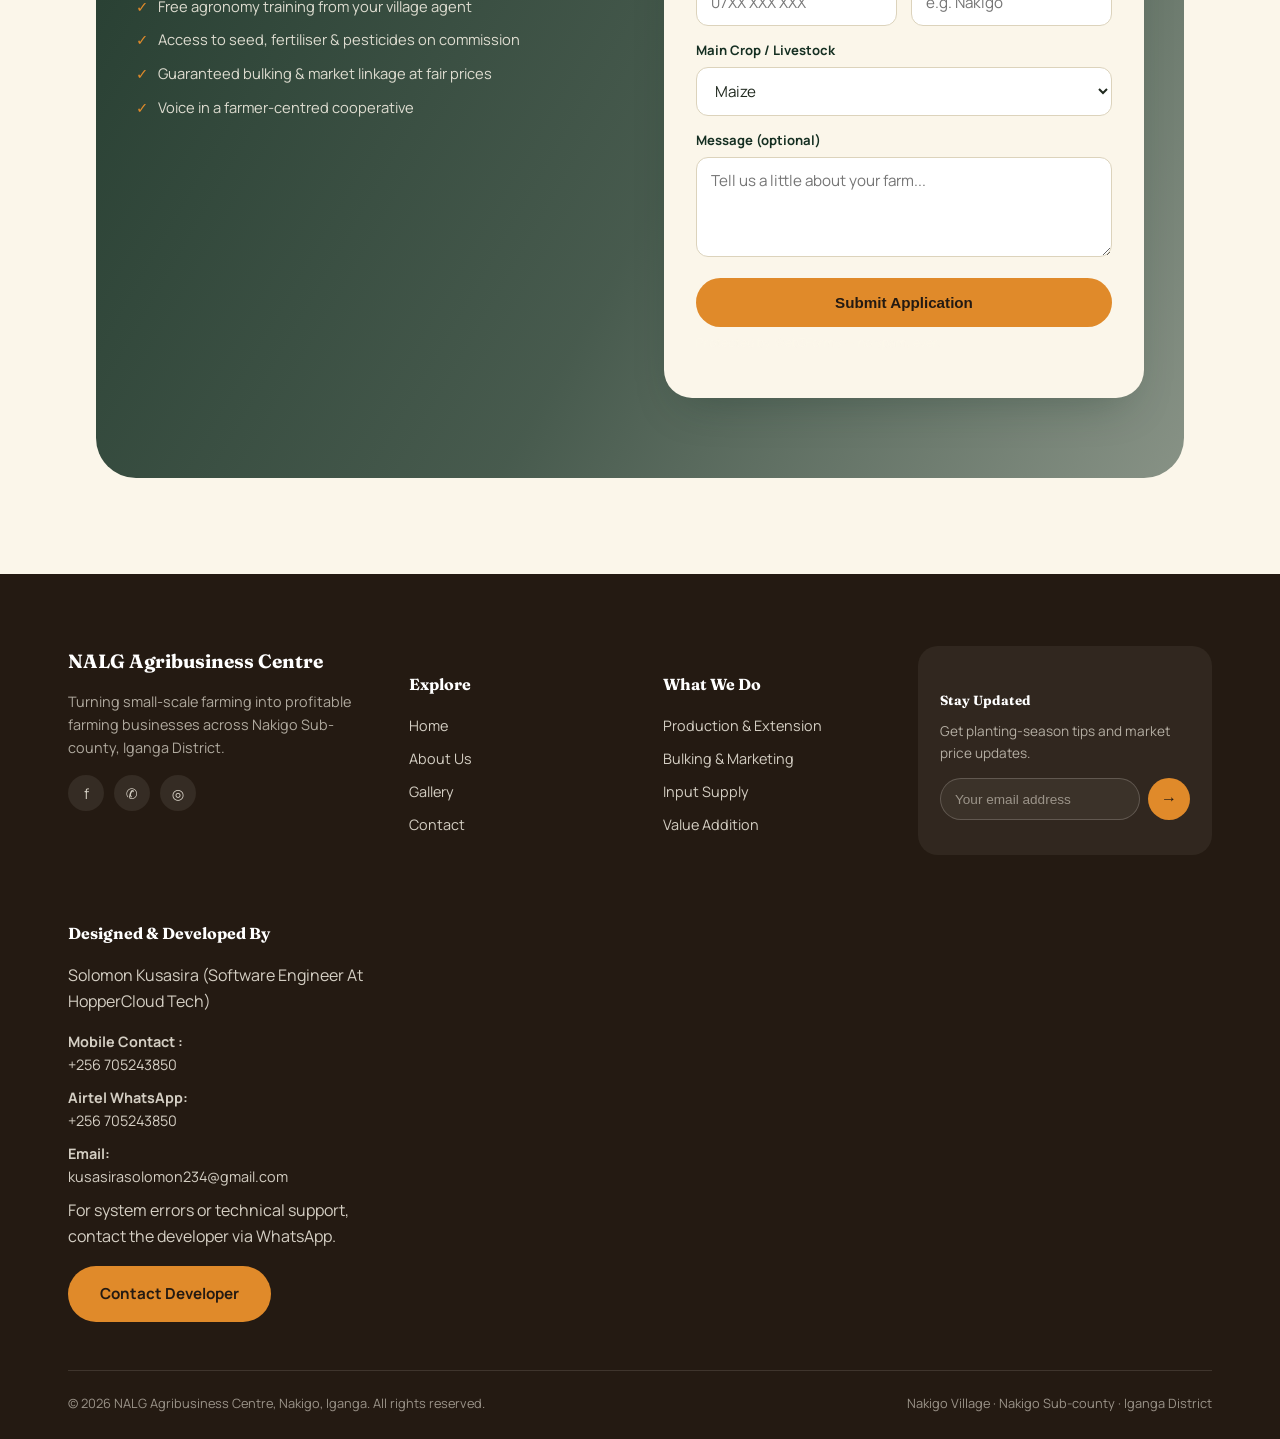
==== commit cb185ae6: "services" ====
--- a/index.html
+++ b/index.html
@@ -135,7 +135,7 @@
       <div class="service-card reveal">
         <img src="https://res.cloudinary.com/dupeojmpy/image/upload/v1783850181/Farmland_x59wej.jpg" alt="Maize flour value addition and packaging">
         <div class="body">
-          <span class="num">05</span>
+          <span class="num">04</span>
           <h3>Value Addition</h3>
           <p>We clean , dry ,mill  package maize grain into maize flour increasing farmer income and reducing losses that come from poor post harvest handling and storage. We also process and package maize and other produce into flour and animal feed, increasing farmer income and cutting losses from poor storage.</p>
         </div>
@@ -144,7 +144,7 @@
         <img src="https://res.cloudinary.com/dupeojmpy/image/upload/v1783850181/Farmland_x59wej.jpg"
           alt="Maize flour value addition and packaging">
         <div class="body">
-          <span class="num">04</span>
+          <span class="num">05</span>
           <h3>Enviromental Protection</h3>
           <p>We do this through planting trees to help in the rain cycle and protect the enviroment.
            </p>
@@ -173,6 +173,63 @@
           <div class="flow-arrow">→</div>
           <div class="flow-step"><div class="icon"></div><h4>Market</h4><p>Schools, traders, millers, processors and exporters.</p></div>
         </div>
+      </div>
+    </div>
+  </div>
+</section>
+<section>
+  <div class="container">
+    <div class="model-section reveal">
+      <div class="container">
+        <div class="section-head">
+          <!-- <div class="eyebrow">Our Model</div> -->
+          <h2>AGRICULTURAL MANAGEMENT & PLANTING SERVICES </h2>
+          <p>Are you thinking of setting up a PROFITABLE FARM but you don't have time or technical knowledge?
+          
+          NALG Agribusiness Centre will do everything for you - right from Planning to Market.</p>
+          <p>Farm Planning & Layout<br>
+          Land Opening,<br>
+           Manure production and application and Planting<br>
+          Farm Management (Rehabilitation, Weeding, Spraying, Pruning etc)<br>
+           Coffee, Cocoa, Matooke, maize, Fruits Management & Animal Husbandry
+           Marketing, Branding & Value Addition<br><br>
+          
+          You pay us a FEE or COMMISSION and we give you profit.<br>
+          
+          📞 Call or WhatsApp:
+          +256 782 455 783
+          +256 704 056 725<br><br>
+          
+          📧 Email:
+          balikowanalg@gmail.com<br>
+          nalgagribusinesscenter@gmail.com</p><br><br>
+          <p>📍 Location: Nakigo Village, Nakigo Sub County, Iganga District</p>
+        </div>
+        <!-- <div class="flow">
+          <div class="flow-step">
+            <div class="icon"></div>
+            <h4>Farmer</h4>
+            <p>Grows maize, coffee, cocoa, soy, rice or keeps livestock.</p>
+          </div>
+          <div class="flow-arrow">→</div>
+          <div class="flow-step">
+            <div class="icon"></div>
+            <h4>Village Agent</h4>
+            <p>Trains, mobilises and supplies inputs at village level.</p>
+          </div>
+          <div class="flow-arrow">→</div>
+          <div class="flow-step">
+            <div class="icon"></div>
+            <h4>NALG Agribusiness Centre</h4>
+            <p>Bulks, quality-checks and adds value to produce.</p>
+          </div>
+          <div class="flow-arrow">→</div>
+          <div class="flow-step">
+            <div class="icon"></div>
+            <h4>Market</h4>
+            <p>Schools, traders, millers, processors and exporters.</p>
+          </div> 
+        </div>-->
       </div>
     </div>
   </div>
